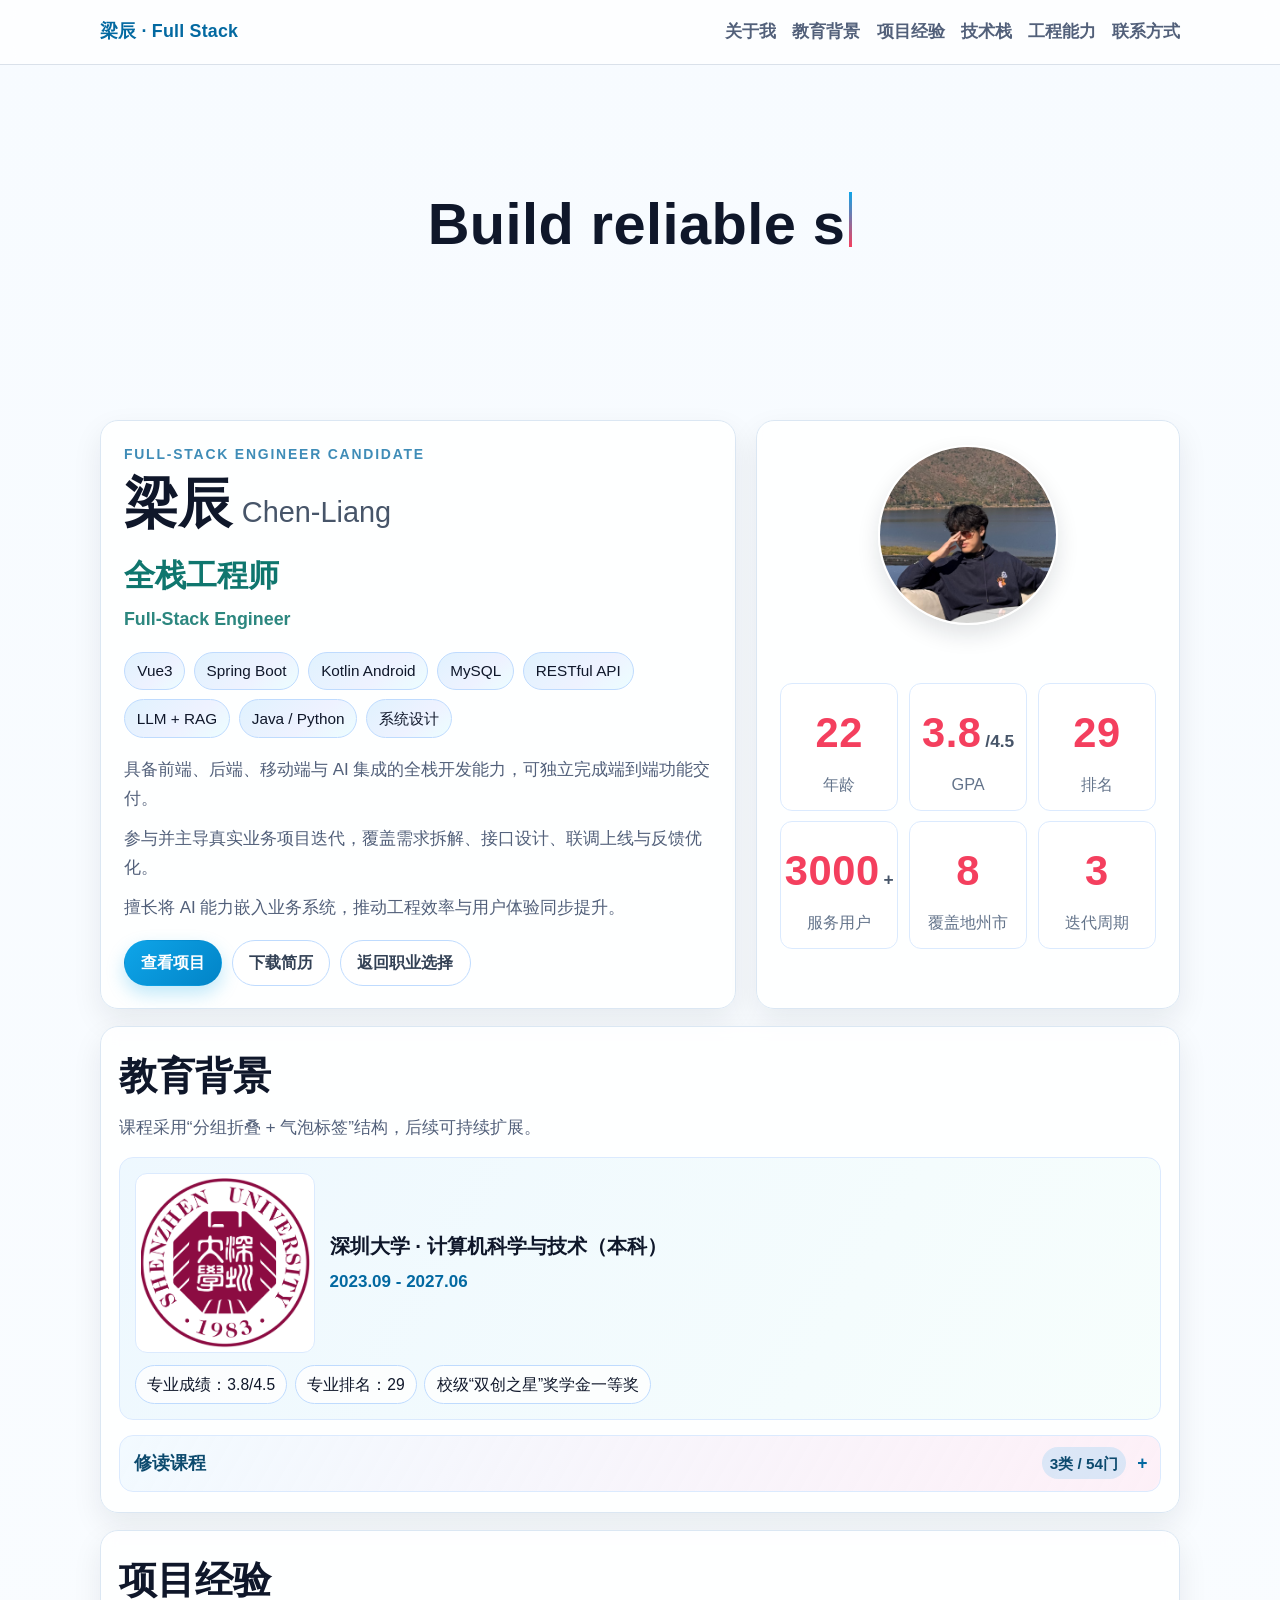
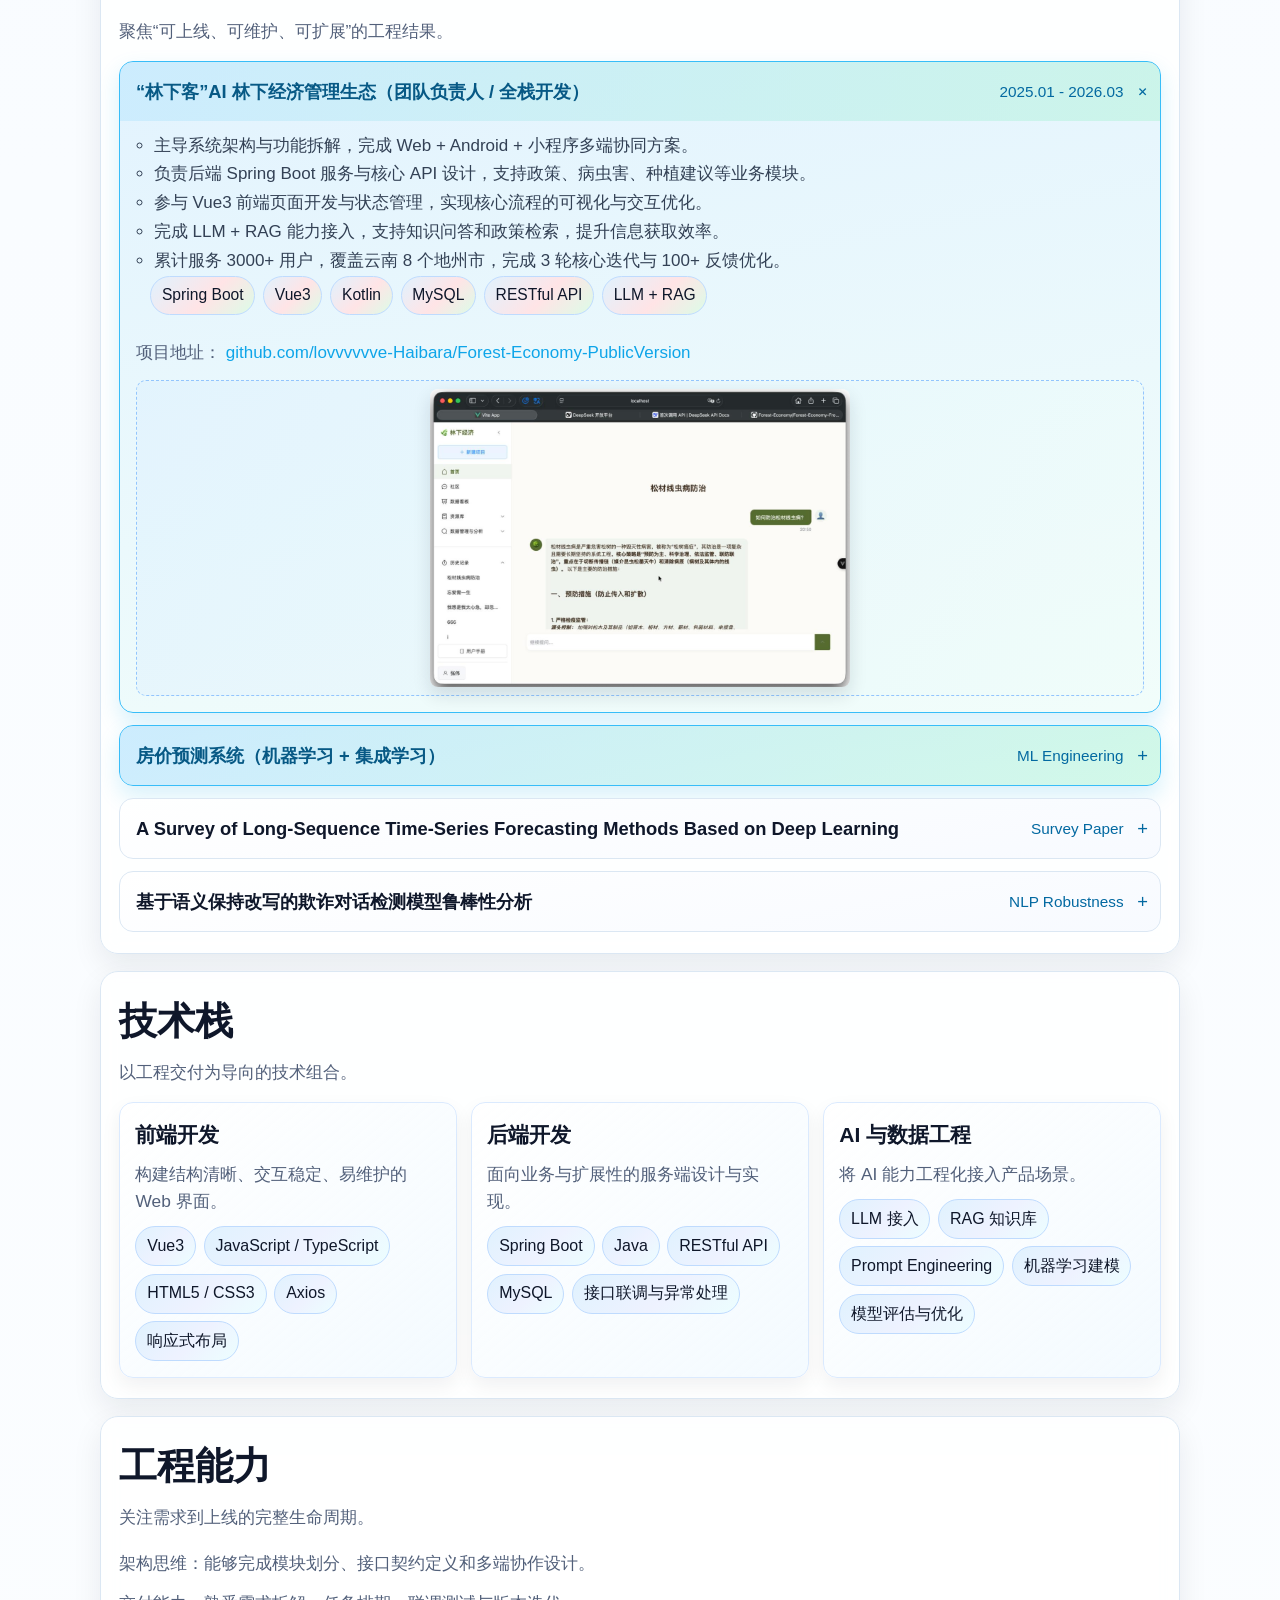
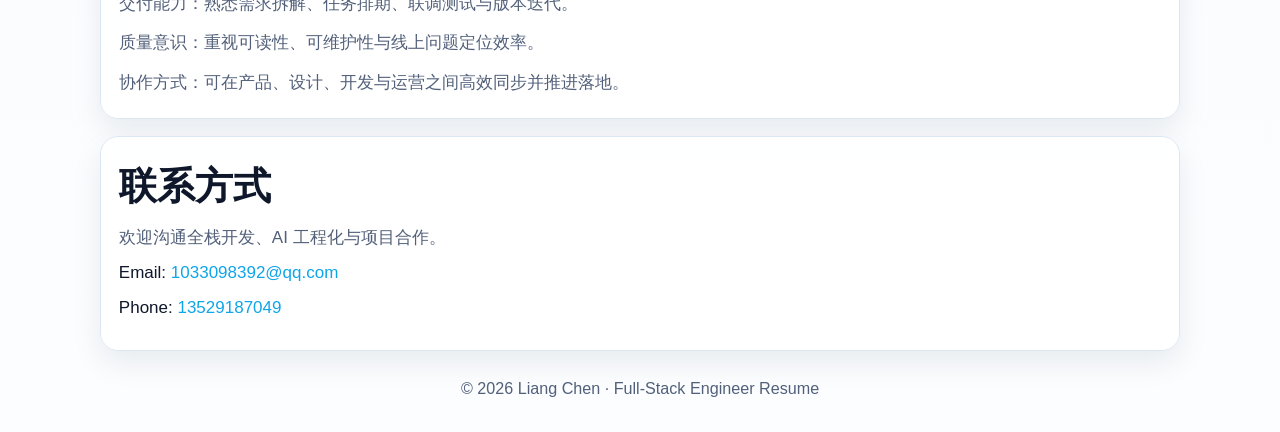
==== fullstack.html @ 6f87de42 "new file:   ai-pm.html 	new file:   "document/\346\242\201\350\276\260\347\256\200\345\216\206(\345\" ====
﻿<!DOCTYPE html>
<html lang="zh-CN">
  <head>
    <meta charset="UTF-8" />
    <meta name="viewport" content="width=device-width, initial-scale=1.0" />
    <meta
      name="description"
      content="梁辰全栈工程师简历：聚焦 Web 全栈开发、AI 系统集成与工程落地。"
    />
    <title>梁辰 | 全栈工程师简历</title>
    <link rel="stylesheet" href="styles.css" />
  </head>
  <body>
    <div class="ambient ambient-a" aria-hidden="true"></div>
    <div class="ambient ambient-b" aria-hidden="true"></div>
    <div class="ambient ambient-c" aria-hidden="true"></div>

    <header class="site-header" id="home">
      <nav class="navbar container" aria-label="主导航">
        <a class="brand" href="#about">梁辰 · Full Stack</a>
        <ul class="nav-links">
          <li><a href="#about">关于我</a></li>
          <li><a href="#education">教育背景</a></li>
          <li><a href="#experience">项目经验</a></li>
          <li><a href="#skills">技术栈</a></li>
          <li><a href="#engineering">工程能力</a></li>
          <li><a href="#contact">联系方式</a></li>
        </ul>
      </nav>
    </header>

    <section class="motto-bar" aria-label="工程宣言">
      <p
        class="motto-typewriter"
        data-texts="Build reliable systems, ship fast.|用代码把复杂问题做成简单产品。|全栈思维，端到端交付。"
      ></p>
    </section>

    <main class="container">
      <section class="hero" id="about">
        <div class="hero-main card">
          <p class="kicker hero-identity">FULL-STACK ENGINEER CANDIDATE</p>

          <h1 class="hero-name">
            <span class="name-cn">梁辰</span>
            <span class="name-en">Chen-Liang</span>
          </h1>

          <div class="hero-position" aria-label="职业定位">
            <span>全栈工程师</span>
            <span>Full-Stack Engineer</span>
          </div>

          <div class="hero-skill-tags" aria-label="核心技术标签">
            <span class="hero-chip">Vue3</span>
            <span class="hero-chip">Spring Boot</span>
            <span class="hero-chip">Kotlin Android</span>
            <span class="hero-chip">MySQL</span>
            <span class="hero-chip">RESTful API</span>
            <span class="hero-chip">LLM + RAG</span>
            <span class="hero-chip">Java / Python</span>
            <span class="hero-chip">系统设计</span>
          </div>

          <ul class="hero-summary-list">
            <li>具备前端、后端、移动端与 AI 集成的全栈开发能力，可独立完成端到端功能交付。</li>
            <li>参与并主导真实业务项目迭代，覆盖需求拆解、接口设计、联调上线与反馈优化。</li>
            <li>擅长将 AI 能力嵌入业务系统，推动工程效率与用户体验同步提升。</li>
          </ul>

          <div class="hero-actions">
            <a class="btn btn-primary" href="#experience">查看项目</a>
            <a class="btn btn-secondary" href="document/梁辰简历(全栈开发).pdf" download>下载简历</a>
            <a class="btn btn-secondary" href="index.html">返回职业选择</a>
          </div>
        </div>

        <aside class="hero-side hero-profile-card card" aria-label="个人摘要卡">
          <div class="avatar-wrap">
            <img class="avatar" src="images/Chen_Liang.jpg" alt="梁辰头像" />
          </div>

                    <div class="stat-grid" aria-label="核心数据">
            <article class="stat-item">
              <strong class="stat-value" data-value="22" data-decimals="0">
                <span class="stat-main">22</span>
              </strong>
              <span>年龄</span>
            </article>
            <article class="stat-item">
              <strong class="stat-value" data-value="3.8" data-decimals="1">
                <span class="stat-main">3.8</span>
                <span class="stat-suffix">/4.5</span>
              </strong>
              <span>GPA</span>
            </article>
            <article class="stat-item">
              <strong class="stat-value" data-value="29" data-decimals="0">
                <span class="stat-main">29</span>
              </strong>
              <span>排名</span>
            </article>
            <article class="stat-item">
              <strong class="stat-value" data-value="3000" data-decimals="0">
                <span class="stat-main">3000</span>
                <span class="stat-suffix">+</span>
              </strong>
              <span>服务用户</span>
            </article>
            <article class="stat-item">
              <strong class="stat-value" data-value="8" data-decimals="0">
                <span class="stat-main">8</span>
              </strong>
              <span>覆盖地州市</span>
            </article>
            <article class="stat-item">
              <strong class="stat-value" data-value="3" data-decimals="0">
                <span class="stat-main">3</span>
              </strong>
              <span>迭代周期</span>
            </article>
          </div>
        </aside>
      </section>

      <section class="section card" id="education">
        <div class="section-head">
          <h2>教育背景</h2>
          <p>课程采用“分组折叠 + 气泡标签”结构，后续可持续扩展。</p>
        </div>

        <article class="edu-overview">
          <div class="edu-school">
            <img class="edu-logo" src="images/SZU_logo.png" alt="深圳大学校徽" />
            <div>
              <h3>深圳大学 · 计算机科学与技术（本科）</h3>
              <p>2023.09 - 2027.06</p>
            </div>
          </div>
          <div class="edu-meta">
            <span>专业成绩：3.8/4.5</span>
            <span>专业排名：29</span>
            <span>校级“双创之星”奖学金一等奖</span>
          </div>
        </article>

        <div class="course-matrix">
          <details class="course-group">
            <summary><span>修读课程</span><span class="count">3类 / 54门</span></summary>
            <div class="course-clusters">
              <details class="course-cluster">
                <summary>
                  <h4>计算机与AI核心课程（30）</h4>
                  <span class="count">30门</span>
                </summary>
                <div class="tag-cloud">
                  <span class="course-chip"><b>数据结构</b><em>Core</em></span>
                  <span class="course-chip"><b>算法设计与分析</b><em>Core</em></span>
                  <span class="course-chip"><b>数据库系统</b><em>Core</em></span>
                  <span class="course-chip"><b>计算机网络</b><em>Core</em></span>
                  <span class="course-chip"><b>计算机系统（1）-组成概论</b><em>Core</em></span>
                  <span class="course-chip"><b>计算机系统（2）</b><em>Core</em></span>
                  <span class="course-chip"><b>计算机系统（3）</b><em>Core</em></span>
                  <span class="course-chip"><b>程序设计基础</b><em>Core</em></span>
                  <span class="course-chip"><b>Java程序设计</b><em>Core</em></span>
                  <span class="course-chip"><b>程序设计综合实训</b><em>Core</em></span>
                  <span class="course-chip"><b>软件工程</b><em>Core</em></span>
                  <span class="course-chip"><b>数字电路</b><em>Core</em></span>
                  <span class="course-chip"><b>计算机图形学</b><em>Core</em></span>
                  <span class="course-chip"><b>计算机视觉</b><em>Core</em></span>
                  <span class="course-chip"><b>自然语言处理</b><em>Core</em></span>
                  <span class="course-chip"><b>基于Web的编程</b><em>Core</em></span>
                  <span class="course-chip"><b>Web开发及人机交互导论</b><em>Core</em></span>
                  <span class="course-chip"><b>数据科学导论</b><em>Core</em></span>
                  <span class="course-chip"><b>计算机类专业导论</b><em>Core</em></span>
                  <span class="course-chip"><b>计算机伦理</b><em>Core</em></span>
                  <span class="course-chip"><b>高等数学C（1）</b><em>Math</em></span>
                  <span class="course-chip"><b>高等数学C（2）</b><em>Math</em></span>
                  <span class="course-chip"><b>高等数学A（1）</b><em>Math</em></span>
                  <span class="course-chip"><b>线性代数</b><em>Math</em></span>
                  <span class="course-chip"><b>概率论与数理统计</b><em>Math</em></span>
                  <span class="course-chip"><b>离散数学</b><em>Math</em></span>
                  <span class="course-chip"><b>专业英语</b><em>ENG</em></span>
                  <span class="course-chip"><b>学术英语写作基础</b><em>ENG</em></span>
                  <span class="course-chip"><b>大学英语（1）</b><em>ENG</em></span>
                  <span class="course-chip"><b>大学英语（2）</b><em>ENG</em></span>
                </div>
              </details>

              <details class="course-cluster">
                <summary>
                  <h4>产品与商业洞察课程（5）</h4>
                  <span class="count">5门</span>
                </summary>
                <div class="tag-cloud">
                  <span class="course-chip"><b>管理学原理</b><em>Biz</em></span>
                  <span class="course-chip"><b>微观经济学</b><em>Biz</em></span>
                  <span class="course-chip"><b>商业伦理与社会责任</b><em>Biz</em></span>
                  <span class="course-chip"><b>质性研究方法</b><em>Research</em></span>
                  <span class="course-chip"><b>创新思维</b><em>Product</em></span>
                </div>
              </details>

              <details class="course-cluster">
                <summary>
                  <h4>其他课程（19）</h4>
                  <span class="count">19门</span>
                </summary>
                <div class="tag-cloud">
                  <span class="course-chip"><b>中国近现代史纲要</b><em>Humanities</em></span>
                  <span class="course-chip"><b>思想道德与法治</b><em>Humanities</em></span>
                  <span class="course-chip"><b>毛泽东思想和中国特色社会主义理论体系概论</b><em>Humanities</em></span>
                  <span class="course-chip"><b>改革开放与深圳特区实践</b><em>Humanities</em></span>
                  <span class="course-chip"><b>习近平新时代中国特色社会主义思想概论</b><em>Humanities</em></span>
                  <span class="course-chip"><b>形势与政策</b><em>Humanities</em></span>
                  <span class="course-chip"><b>大学生心理健康</b><em>General</em></span>
                  <span class="course-chip"><b>大学生国家安全教育</b><em>General</em></span>
                  <span class="course-chip"><b>军事理论</b><em>General</em></span>
                  <span class="course-chip"><b>大学计算机</b><em>General</em></span>
                  <span class="course-chip"><b>定向越野俱乐部</b><em>Sports</em></span>
                  <span class="course-chip"><b>男子篮球俱乐部</b><em>Sports</em></span>
                  <span class="course-chip"><b>排球俱乐部</b><em>Sports</em></span>
                  <span class="course-chip"><b>壁球俱乐部</b><em>Sports</em></span>
                  <span class="course-chip"><b>面向未来的创新创业概论</b><em>Practice</em></span>
                  <span class="course-chip"><b>区块链行业与创新创业对接范式</b><em>Practice</em></span>
                  <span class="course-chip"><b>大数据行业与创新创业对接范式</b><em>Practice</em></span>
                  <span class="course-chip"><b>大学生劳动教育</b><em>Practice</em></span>
                  <span class="course-chip"><b>军事技能</b><em>Practice</em></span>
                </div>
              </details>
            </div>
          </details>
        </div>
      </section>

      <section class="section card" id="experience">
        <div class="section-head">
          <h2>项目经验</h2>
          <p>聚焦“可上线、可维护、可扩展”的工程结果。</p>
        </div>

        <ul class="project-list">
          <li>
            <details class="project-item is-highlight-stack" open>
              <summary>
                <span class="title">“林下客”AI 林下经济管理生态（团队负责人 / 全栈开发）</span>
                <span class="meta">2025.01 - 2026.03</span>
              </summary>
              <div class="project-body">
                <div class="project-inner">
                  <ul>
                    <li>主导系统架构与功能拆解，完成 Web + Android + 小程序多端协同方案。</li>
                    <li>负责后端 Spring Boot 服务与核心 API 设计，支持政策、病虫害、种植建议等业务模块。</li>
                    <li>参与 Vue3 前端页面开发与状态管理，实现核心流程的可视化与交互优化。</li>
                    <li>完成 LLM + RAG 能力接入，支持知识问答和政策检索，提升信息获取效率。</li>
                    <li>累计服务 3000+ 用户，覆盖云南 8 个地州市，完成 3 轮核心迭代与 100+ 反馈优化。</li>
                  </ul>
                  <div class="tag-cloud">
                    <span class="keyword-bubble">Spring Boot</span>
                    <span class="keyword-bubble">Vue3</span>
                    <span class="keyword-bubble">Kotlin</span>
                    <span class="keyword-bubble">MySQL</span>
                    <span class="keyword-bubble">RESTful API</span>
                    <span class="keyword-bubble">LLM + RAG</span>
                  </div>
                  <p>
                    项目地址：
                    <a href="https://github.com/lovvvvvve-Haibara/Forest-Economy-PublicVersion.git" target="_blank" rel="noopener noreferrer">
                      github.com/lovvvvvve-Haibara/Forest-Economy-PublicVersion
                    </a>
                  </p>
                  <div class="project-media-slot">
                    <img src="images/forest_example.png" alt="林下客平台" />
                  </div>
                </div>
              </div>
            </details>
          </li>

          <li>
            <details class="project-item is-highlight-stack">
              <summary>
                <span class="title">房价预测系统（机器学习 + 集成学习）</span>
                <span class="meta">ML Engineering</span>
              </summary>
              <div class="project-body">
                <div class="project-inner">
                  <ul>
                    <li>完成数据清洗、特征工程、模型训练与评估管道，形成可复现实验流程。</li>
                    <li>对比 Lasso、ElasticNet、GBM、XGBoost、LightGBM 等模型并进行 K-Fold 评估。</li>
                    <li>通过 Stacking Ensemble 提升预测稳定性与精度，输出可解释的工程报告。</li>
                  </ul>
                  <div class="tag-cloud">
                    <span class="keyword-bubble">Python</span>
                    <span class="keyword-bubble">Scikit-learn</span>
                    <span class="keyword-bubble">XGBoost</span>
                    <span class="keyword-bubble">LightGBM</span>
                    <span class="keyword-bubble">Feature Engineering</span>
                  </div>
                  <p>
                    项目地址：
                    <a href="https://www.kaggle.com/code/jonasexcepy/fork-v3-6-2385b9" target="_blank" rel="noopener noreferrer">
                      kaggle.com/code/jonasexcepy/fork-v3-6-2385b9
                    </a>
                  </p>
                </div>
              </div>
            </details>
          </li>
          <li>
            <details class="project-item">
              <summary>
                <span class="title">A Survey of Long-Sequence Time-Series Forecasting Methods Based on Deep Learning</span>
                <span class="meta">Survey Paper</span>
              </summary>
              <div class="project-body">
                <div class="project-inner">
                  <ul>
                    <li>围绕长序列时间预测场景，系统梳理注意力机制、多尺度建模与图结构建模方法。</li>
                    <li>对比主流深度学习路线在长依赖建模、非平稳序列处理与误差累积方面的优劣。</li>
                    <li>总结基础模型与不确定性量化等方向，形成可用于后续工程选型的调研框架。</li>
                  </ul>
                  <div class="tag-cloud">
                    <span class="keyword-bubble">LSTF</span>
                    <span class="keyword-bubble">Deep Learning</span>
                    <span class="keyword-bubble">Transformers</span>
                    <span class="keyword-bubble">Graph Neural Networks</span>
                    <span class="keyword-bubble">Foundation Models</span>
                  </div>
                  <p>
                    文档：
                    <a href="document/Survey%20of%20long%20sequence%20time-series%20forecasting%20by%20deep%20learning.pdf" target="_blank" rel="noopener noreferrer">
                      Survey of long sequence time-series forecasting by deep learning.pdf
                    </a>
                  </p>
                </div>
              </div>
            </details>
          </li>

          <li>
            <details class="project-item">
              <summary>
                <span class="title">基于语义保持改写的欺诈对话检测模型鲁棒性分析</span>
                <span class="meta">NLP Robustness</span>
              </summary>
              <div class="project-body">
                <div class="project-inner">
                  <ul>
                    <li>基于语义保持改写构建对抗样本，评估欺诈对话检测模型在表达变化下的稳定性。</li>
                    <li>引入 ABP 框架进行同义词替换与扰动策略设计，对比原始集和改写集性能差异。</li>
                    <li>沉淀鲁棒性评估流程，为文本分类模型上线前的风险验证提供工程参考。</li>
                  </ul>
                  <div class="tag-cloud">
                    <span class="keyword-bubble">NLP</span>
                    <span class="keyword-bubble">Adversarial Attack</span>
                    <span class="keyword-bubble">Robustness Testing</span>
                    <span class="keyword-bubble">Text Classification</span>
                    <span class="keyword-bubble">Semantic-preserving Rewrite</span>
                  </div>
                  <p>
                    文档：
                    <a href="document/面向欺诈对话检测的查询高效黑盒对抗改写.pdf" target="_blank" rel="noopener noreferrer">
                      面向欺诈对话检测的查询高效黑盒对抗改写.pdf
                    </a>
                  </p>
                </div>
              </div>
            </details>
          </li>
        </ul>
      </section>

      <section class="section card" id="skills">
        <div class="section-head">
          <h2>技术栈</h2>
          <p>以工程交付为导向的技术组合。</p>
        </div>

        <div class="cap-main-grid">
          <article class="cap-card">
            <h3>前端开发</h3>
            <p class="cap-desc">构建结构清晰、交互稳定、易维护的 Web 界面。</p>
            <div class="cap-tags">
              <span class="cap-tag">Vue3</span>
              <span class="cap-tag">JavaScript / TypeScript</span>
              <span class="cap-tag">HTML5 / CSS3</span>
              <span class="cap-tag">Axios</span>
              <span class="cap-tag">响应式布局</span>
            </div>
          </article>

          <article class="cap-card">
            <h3>后端开发</h3>
            <p class="cap-desc">面向业务与扩展性的服务端设计与实现。</p>
            <div class="cap-tags">
              <span class="cap-tag">Spring Boot</span>
              <span class="cap-tag">Java</span>
              <span class="cap-tag">RESTful API</span>
              <span class="cap-tag">MySQL</span>
              <span class="cap-tag">接口联调与异常处理</span>
            </div>
          </article>

          <article class="cap-card">
            <h3>AI 与数据工程</h3>
            <p class="cap-desc">将 AI 能力工程化接入产品场景。</p>
            <div class="cap-tags">
              <span class="cap-tag">LLM 接入</span>
              <span class="cap-tag">RAG 知识库</span>
              <span class="cap-tag">Prompt Engineering</span>
              <span class="cap-tag">机器学习建模</span>
              <span class="cap-tag">模型评估与优化</span>
            </div>
          </article>
        </div>
      </section>

      <section class="section card" id="engineering">
        <div class="section-head">
          <h2>工程能力</h2>
          <p>关注需求到上线的完整生命周期。</p>
        </div>

        <ul class="hero-summary-list">
          <li>架构思维：能够完成模块划分、接口契约定义和多端协作设计。</li>
          <li>交付能力：熟悉需求拆解、任务排期、联调测试与版本迭代。</li>
          <li>质量意识：重视可读性、可维护性与线上问题定位效率。</li>
          <li>协作方式：可在产品、设计、开发与运营之间高效同步并推进落地。</li>
        </ul>
      </section>

      <section class="section card contact" id="contact">
        <div class="section-head">
          <h2>联系方式</h2>
          <p>欢迎沟通全栈开发、AI 工程化与项目合作。</p>
        </div>
        <p>Email: <a href="mailto:1033098392@qq.com">1033098392@qq.com</a></p>
        <p>Phone: <a href="tel:13529187049">13529187049</a></p>
      </section>
    </main>

    <footer class="site-footer">
      <p>© 2026 Liang Chen · Full-Stack Engineer Resume</p>
    </footer>
    <script src="script.js"></script>
  </body>
</html>
---- styles.css ----
﻿:root {
  --bg: #fbfdff;
  --text: #0f172a;
  --muted: #52607a;
  --primary: #0ea5e9;
  --accent: #f43f5e;
  --emerald: #10b981;
  --violet: #6366f1;
  --border: #dbe7f3;
  --card: rgba(255, 255, 255, 0.82);
  --shadow: 0 12px 30px rgba(15, 23, 42, 0.08);
  --photo-size: clamp(140px, 18vw, 180px);
}

* {
  box-sizing: border-box;
}

html,
body {
  margin: 0;
  padding: 0;
  font-family: "Poppins", "Noto Sans SC", "Segoe UI", Roboto, Arial, sans-serif;
  font-size: 17px;
  line-height: 1.65;
  color: var(--text);
  background: linear-gradient(180deg, #f7fbff 0%, var(--bg) 100%);
}

a {
  color: var(--primary);
  text-decoration: none;
}

a:hover,
a:focus-visible {
  color: #be123c;
}

.ambient {
  position: fixed;
  border-radius: 50%;
  filter: blur(18px);
  z-index: -1;
  pointer-events: none;
  opacity: 0.26;
  animation: drift 16s ease-in-out infinite;
}

.ambient-a {
  width: 280px;
  height: 280px;
  top: -70px;
  left: -50px;
  background: radial-gradient(circle, #7dd3fc, transparent 66%);
}

.ambient-b {
  width: 300px;
  height: 300px;
  right: -90px;
  top: 140px;
  background: radial-gradient(circle, #f9a8d4, transparent 68%);
  animation-delay: 2s;
}

.ambient-c {
  width: 260px;
  height: 260px;
  left: 30%;
  bottom: -110px;
  background: radial-gradient(circle, #86efac, transparent 68%);
  animation-delay: 4s;
}

.container {
  width: min(1080px, 92%);
  margin: 0 auto;
}

.motto-bar {
  width: min(1080px, 92%);
  margin: 0.7rem auto 0.85rem;
  padding: 2rem 1rem;
  min-height: 300px;
  display: grid;
  place-items: center;
  text-align: center;

}

.motto-typewriter {
  margin: 0;
  font-size: clamp(1.9rem, 5.2vw, 3.4rem);
  font-weight: 700;
  color: #0f172a;
  letter-spacing: 0.4px;
  line-height: 1.26;
  min-height: 1.35em;
}

.motto-typewriter::after {
  content: "";
  display: inline-block;
  width: 3px;
  height: 0.95em;
  margin-left: 0.24rem;
  background: linear-gradient(180deg, #0ea5e9, #f43f5e);
  vertical-align: -3px;
  animation: caret-blink 0.88s steps(1, end) infinite;
}

.site-header {
  position: sticky;
  top: 0;
  z-index: 20;
  backdrop-filter: blur(10px);
  background: rgba(255, 255, 255, 0.72);
  border-bottom: 1px solid rgba(203, 213, 225, 0.7);
}

.navbar {
  min-height: 64px;
  display: flex;
  align-items: center;
  justify-content: space-between;
  gap: 1rem;
}

.brand {
  color: #0369a1;
  font-weight: 800;
  font-size: 1.05rem;
  letter-spacing: 0.2px;
}

.nav-links {
  margin: 0;
  padding: 0;
  list-style: none;
  display: flex;
  gap: 0.95rem;
  flex-wrap: wrap;
}

.nav-links a {
  color: var(--muted);
  font-weight: 600;
  font-size: 0.98rem;
  position: relative;
}

.nav-links a::after {
  content: "";
  position: absolute;
  left: 0;
  bottom: -4px;
  width: 100%;
  height: 2px;
  background: linear-gradient(120deg, var(--primary), var(--accent), var(--emerald));
  transform: scaleX(0);
  transition: transform 0.25s ease;
}

.nav-links a:hover::after,
.nav-links a:focus-visible::after {
  transform: scaleX(1);
}

main {
  padding-top: 1.2rem;
}

.card {
  background: var(--card);
  border: 1px solid var(--border);
  box-shadow: var(--shadow);
  border-radius: 18px;
  backdrop-filter: blur(8px);
}

.section {
  margin-top: 1rem;
  padding: 1rem 1.05rem 1.2rem;
  opacity: 0;
  transform: translateY(18px);
  animation: reveal 0.65s ease forwards;
}

main .section:nth-of-type(2) { animation-delay: 0.08s; }
main .section:nth-of-type(3) { animation-delay: 0.16s; }
main .section:nth-of-type(4) { animation-delay: 0.24s; }
main .section:nth-of-type(5) { animation-delay: 0.32s; }
main .section:nth-of-type(6) { animation-delay: 0.4s; }

.section-head h2 {
  margin: 0;
  font-size: clamp(1.8rem, 3.2vw, 2.25rem);
}

.section-head p {
  margin: 0.35rem 0 0;
  font-size: 1.02rem;
  color: var(--muted);
}

.kicker {
  margin: 0 0 0.35rem;
  color: #0369a1;
  font-size: 0.82rem;
  letter-spacing: 1.8px;
  font-weight: 700;
}

.hero {
  display: grid;
  grid-template-columns: 1.32fr 0.88fr;
  gap: 1.2rem;
  margin-top: 0.5rem;
  align-items: stretch;
}

.hero-main,
.hero-side {
  padding: 1.3rem 1.35rem;
}

.hero-main {
  animation: hero-fade-up 0.55s ease both;
}

.hero-identity {
  opacity: 0.76;
}

.hero-name {
  margin: 0;
  display: flex;
  align-items: baseline;
  gap: 0.58rem;
  line-height: 1.16;
}

.hero-name .name-cn {
  font-size: clamp(2.3rem, 5vw, 3.2rem);
  font-weight: 800;
  color: #0f172a;
}

.hero-name .name-en {
  font-size: clamp(1.25rem, 2.3vw, 1.7rem);
  font-weight: 500;
  color: #475569;
}

.hero-position {
  margin-top: 0.85rem;
  display: grid;
  gap: 0.2rem;
}

.hero-position span:first-child {
  font-size: clamp(1.35rem, 2.6vw, 1.85rem);
  font-weight: 800;
  color: #0f766e;
}

.hero-position span:last-child {
  font-size: 1.05rem;
  font-weight: 600;
  color: #0f766e;
  opacity: 0.88;
}

.hero-skill-tags {
  margin-top: 1rem;
  max-width: 600px;
  display: flex;
  flex-wrap: wrap;
  gap: 0.52rem;
  animation: hero-fade-up 0.65s ease both;
}

.hero-chip {
  display: inline-block;
  padding: 0.34rem 0.7rem;
  border-radius: 999px;
  border: 1px solid #bfdbfe;
  background: linear-gradient(140deg, #e0f2fe 0%, #eef2ff 60%, #ecfeff 100%);
  color: #0f172a;
  font-size: 0.9rem;
  transition: transform 0.16s ease, border-color 0.16s ease, background 0.16s ease;
}

.hero-chip:hover {
  transform: translateY(-1px);
  border-color: #7dd3fc;
  background: linear-gradient(140deg, #dbeafe 0%, #e0f2fe 60%, #fce7f3 100%);
}

.hero-summary-list {
  margin: 1rem 0 0;
  padding: 0;
  list-style: none;
  max-width: 600px;
  display: grid;
  gap: 0.62rem;
}

.hero-summary-list li {
  color: var(--muted);
  font-size: 1rem;
  line-height: 1.72;
}

.hero-actions {
  margin-top: 1.05rem;
  display: flex;
  flex-wrap: wrap;
  gap: 0.58rem;
}

.btn {
  display: inline-flex;
  align-items: center;
  justify-content: center;
  padding: 0.5rem 0.95rem;
  border-radius: 999px;
  border: 1px solid transparent;
  font-size: 0.95rem;
  font-weight: 600;
  transition: transform 0.16s ease, box-shadow 0.16s ease, background 0.16s ease, color 0.16s ease;
}

.btn:hover {
  transform: translateY(-1px);
}

.btn-primary {
  background: linear-gradient(135deg, #0ea5e9, #0284c7);
  color: #fff;
  box-shadow: 0 8px 18px rgba(14, 165, 233, 0.26);
}

.btn-primary:hover {
  box-shadow: 0 12px 20px rgba(14, 165, 233, 0.3);
}

.btn-secondary {
  border-color: #bfdbfe;
  background: rgba(255, 255, 255, 0.85);
  color: #334155;
}

.btn-secondary:hover {
  border-color: #93c5fd;
  background: #f8fbff;
}

.hero-profile-card {
  animation: hero-fade-up 0.72s ease both;
  display: flex;
  flex-direction: column;
  justify-content: space-between;
  gap: 1.25rem;
  height: 100%;
}

.avatar-wrap {
  display: grid;
  place-items: center;
  margin-top: 0;
  padding-top: 0.1rem;
}

.avatar {
  width: var(--photo-size);
  height: var(--photo-size);
  border-radius: 50%;
  object-fit: cover;
  border: 2px solid #fff;
  box-shadow: 0 10px 22px rgba(15, 23, 42, 0.12);
}

.stat-grid {
  display: grid;
  grid-template-columns: repeat(3, minmax(0, 1fr));
  gap: 0.62rem;
  flex: 1;
  align-content: center;
}

.stat-item {
  min-height: 98px;
  padding: 0.72rem 0.55rem;
  border-radius: 12px;
  border: 1px solid #dbeafe;
  background: rgba(255, 255, 255, 0.88);
  text-align: center;
  display: grid;
  place-content: center;
}

.stat-item strong {
  display: inline-flex;
  align-items: baseline;
  justify-content: center;
  gap: 0.22rem;
  font-weight: 800;
  color: #0f172a;
}

.stat-item .stat-main {
  font-size: clamp(2rem, 3.6vw, 2.45rem);
  color: #f43f5e;
  letter-spacing: 0.6px;
}

.stat-item .stat-suffix {
  font-size: 1.02rem;
  color: #475569;
  font-weight: 600;
}

.stat-item span {
  display: block;
  margin-top: 0.16rem;
  font-size: 0.96rem;
  color: #64748b;
}

.contact-brief {
  border-top: 1px solid #e2e8f0;
  padding-top: 0.9rem;
  margin-top: 0.2rem;
  display: grid;
  gap: 0.52rem;
}

.contact-brief p {
  margin: 0;
  display: flex;
  align-items: center;
  gap: 0.52rem;
  color: #64748b;
  font-size: 1.02rem;
}

.contact-brief .icon {
  width: 1.24rem;
  text-align: center;
}

.contact-brief a {
  color: #334155;
}

.contact-brief a:hover {
  color: #0ea5e9;
}

.edu-overview {
  margin-top: 0.9rem;
  padding: 0.9rem;
  border-radius: 14px;
  border: 1px solid #dbeafe;
  background: linear-gradient(120deg, rgba(224, 242, 254, 0.55), rgba(240, 253, 250, 0.55));
}

.edu-school {
  display: grid;
  grid-template-columns: var(--photo-size) 1fr;
  align-items: center;
  gap: 0.85rem;
}

.edu-logo {
  width: var(--photo-size);
  height: var(--photo-size);
  object-fit: contain;
  border-radius: 12px;
  background: #fff;
  border: 1px solid #dbeafe;
  padding: 0.22rem;
}

.edu-school h3 {
  margin: 0;
  font-size: 1.2rem;
}

.edu-school p {
  margin: 0.3rem 0 0;
  color: #0369a1;
  font-size: 1rem;
  font-weight: 600;
}

.edu-meta {
  margin-top: 0.72rem;
  display: flex;
  flex-wrap: wrap;
  gap: 0.45rem;
}

.edu-meta span {
  padding: 0.32rem 0.66rem;
  border-radius: 999px;
  border: 1px solid #bfdbfe;
  background: rgba(255, 255, 255, 0.8);
  font-size: 0.92rem;
}

.course-matrix {
  margin-top: 0.86rem;
  display: grid;
  gap: 0.7rem;
}

.course-group {
  border: 1px solid #dbeafe;
  border-radius: 14px;
  overflow: hidden;
  background: linear-gradient(120deg, rgba(240, 249, 255, 0.86), rgba(252, 231, 243, 0.62));
}

.course-group > summary {
  cursor: pointer;
  list-style: none;
  padding: 0.68rem 2rem 0.68rem 0.85rem;
  display: flex;
  justify-content: space-between;
  align-items: center;
  font-size: 1.03rem;
  font-weight: 700;
  color: #0c4a6e;
  position: relative;
}

.course-group > summary::-webkit-details-marker {
  display: none;
}

.course-group > summary::after {
  content: "+";
  position: absolute;
  right: 0.75rem;
  top: 50%;
  transform: translateY(-50%);
  color: #0369a1;
  transition: transform 0.24s ease;
}

.course-group[open] > summary::after {
  transform: translateY(-50%) rotate(45deg);
}

.count {
  font-size: 0.9rem;
  border-radius: 999px;
  padding: 0.2rem 0.48rem;
  background: rgba(14, 165, 233, 0.14);
}

.tag-cloud {
  padding: 0 0.85rem 0.8rem;
  display: flex;
  flex-wrap: wrap;
  gap: 0.48rem;
}

.keyword-bubble {
  display: inline-block;
  padding: 0.32rem 0.62rem;
  border-radius: 999px;
  border: 1px solid #bfdbfe;
  background: linear-gradient(135deg, #e0f2fe 0%, #ffe4e6 55%, #dcfce7 100%);
  color: #0f172a;
  font-size: 0.92rem;
}

.course-chip {
  display: inline-flex;
  align-items: center;
  gap: 0.5rem;
  padding: 0.28rem 0.58rem;
  border-radius: 999px;
  border: 1px solid #bfdbfe;
  background: linear-gradient(135deg, #e0f2fe 0%, #fef3c7 52%, #dcfce7 100%);
  font-size: 0.92rem;
}

.course-chip em {
  font-style: normal;
  padding: 0.08rem 0.34rem;
  border-radius: 999px;
  font-size: 0.8rem;
  background: rgba(255, 255, 255, 0.8);
}

.course-clusters {
  padding: 0 0.7rem 0.75rem;
  display: grid;
  gap: 0.65rem;
}

.course-cluster {
  border: 1px solid #dbeafe;
  border-radius: 12px;
  background: rgba(255, 255, 255, 0.72);
  overflow: hidden;
}

.course-cluster > summary {
  cursor: pointer;
  list-style: none;
  display: grid;
  grid-template-columns: 1fr auto;
  align-items: center;
  gap: 0.55rem;
  padding: 0.62rem 2rem 0.62rem 0.75rem;
  position: relative;
}

.course-cluster > summary::-webkit-details-marker {
  display: none;
}

.course-cluster > summary::after {
  content: "+";
  position: absolute;
  right: 0.72rem;
  top: 50%;
  transform: translateY(-50%);
  color: #0369a1;
  transition: transform 0.24s ease;
}

.course-cluster h4 {
  margin: 0;
  color: #0c4a6e;
  font-size: 1.14rem;
}

.course-cluster .count {
  font-size: 0.9rem;
  border-radius: 999px;
  padding: 0.2rem 0.48rem;
  background: rgba(14, 165, 233, 0.14);
}

.course-cluster .tag-cloud {
  padding: 0 0.75rem 0.75rem;
}

.course-cluster[open] > summary {
  background: linear-gradient(90deg, rgba(224, 242, 254, 0.56), rgba(254, 242, 242, 0.46));
}

.course-cluster[open] > summary::after {
  transform: translateY(-50%) rotate(45deg);
}

.project-list {
  margin: 0.9rem 0 0;
  padding: 0;
  list-style: none;
  display: grid;
  gap: 0.7rem;
}

.project-item {
  border: 1px solid #dbe7f3;
  border-radius: 14px;
  background: linear-gradient(170deg, rgba(255, 255, 255, 0.95), rgba(247, 250, 255, 0.95));
  overflow: hidden;
}

.project-item summary {
  cursor: pointer;
  list-style: none;
  padding: 0.85rem 0.95rem;
  display: grid;
  grid-template-columns: 1fr auto;
  gap: 0.6rem;
  align-items: center;
  position: relative;
}

.project-item summary::-webkit-details-marker {
  display: none;
}

.project-item summary::after {
  content: "+";
  position: absolute;
  right: 0.72rem;
  top: 50%;
  transform: translateY(-50%);
  color: #0369a1;
  font-size: 1.08rem;
  transition: transform 0.25s ease;
}

.project-item .title {
  font-weight: 700;
  font-size: 1.08rem;
  padding-right: 1.2rem;
}

.project-item .meta {
  font-size: 0.9rem;
  color: #0369a1;
  padding-right: 1.2rem;
}

.project-item[open] summary {
  background: linear-gradient(90deg, rgba(224, 242, 254, 0.58), rgba(254, 242, 242, 0.52));
}

.project-item[open] summary::after {
  transform: translateY(-50%) rotate(45deg);
}

.project-body {
  display: grid;
  grid-template-rows: 0fr;
  transition: grid-template-rows 0.34s ease;
}

.project-item[open] .project-body {
  grid-template-rows: 1fr;
}

.project-inner {
  overflow: hidden;
  padding: 0 0.95rem 0.95rem;
}

.project-inner p {
  margin: 0.6rem 0 0;
  color: var(--muted);
  font-size: 1rem;
  line-height: 1.72;
}

.project-inner ul {
  margin: 0.6rem 0 0;
  padding-left: 1.05rem;
  color: #334155;
  font-size: 1rem;
  line-height: 1.7;
}

.project-media-slot {
  margin-top: 0.7rem;
  min-height: 96px;
  padding: 0.5rem;
  display: grid;
  place-items: center;
  border-radius: 10px;
  border: 1.5px dashed #93c5fd;
  background: linear-gradient(120deg, rgba(224, 242, 254, 0.64), rgba(240, 253, 250, 0.64));
  color: #0369a1;
  font-size: 0.98rem;
}

.project-media-slot img {
  width: 70%;
  max-width: 420px;
  height: auto;
  object-fit: contain;
  border-radius: 8px;
  box-shadow: 0 8px 18px rgba(15, 23, 42, 0.12);
  justify-self: center;
}

#capability .section-head h2 {
  font-size: clamp(1.8rem, 3.2vw, 2.25rem);
}

.cap-overview {
  margin: 0.92rem 0 0;
  text-align: center;
  font-size: clamp(2.7rem, 5.8vw, 3.7rem);
  font-weight: 800;
  letter-spacing: 0.5px;
  color: #0c4a6e;
}

.cap-main-grid {
  margin-top: 0.9rem;
  display: grid;
  grid-template-columns: repeat(3, minmax(0, 1fr));
  gap: 0.78rem;
}

.cap-card {
  padding: 0.92rem;
  border: 1px solid #dbeafe;
  border-radius: 14px;
  background: linear-gradient(140deg, rgba(255, 255, 255, 0.96), rgba(240, 249, 255, 0.75));
  box-shadow: 0 8px 20px rgba(15, 23, 42, 0.06);
  transition: transform 0.2s ease, box-shadow 0.2s ease, border-color 0.2s ease;
}

.cap-card:hover {
  transform: translateY(-3px);
  border-color: #93c5fd;
  box-shadow: 0 14px 24px rgba(14, 165, 233, 0.16);
}

.cap-card h3 {
  margin: 0;
  color: #0f172a;
  font-size: 1.24rem;
}

.cap-desc {
  margin: 0.45rem 0 0;
  color: var(--muted);
  font-size: 1.02rem;
  line-height: 1.58;
}

.cap-tags {
  margin-top: 0.62rem;
  display: flex;
  flex-wrap: wrap;
  gap: 0.45rem;
}

.cap-tag {
  display: inline-block;
  padding: 0.34rem 0.64rem;
  border-radius: 999px;
  border: 1px solid #bfdbfe;
  background: linear-gradient(135deg, #e0f2fe 0%, #eef2ff 55%, #ecfeff 100%);
  color: #0f172a;
  font-size: 0.94rem;
  transition: transform 0.16s ease, border-color 0.16s ease;
}

.cap-tag:hover {
  transform: translateY(-1px);
  border-color: #7dd3fc;
}

.cap-tools {
  margin-top: 0.82rem;
  padding: 0.8rem 0.9rem;
  border: 1px dashed #bfdbfe;
  border-radius: 12px;
  background: rgba(255, 255, 255, 0.65);
}

.cap-tools h3 {
  margin: 0;
  font-size: 1.1rem;
  color: #334155;
}

.tech-stack {
  margin-top: 0.65rem;
  display: grid;
  gap: 0.9rem;
}

.tech-group {
  display: grid;
  gap: 0.5rem;
}

.tech-group h4 {
  margin: 0;
  font-size: 0.98rem;
  color: #0f172a;
  letter-spacing: 0.4px;
}

.tech-tags {
  display: flex;
  flex-wrap: wrap;
  gap: 0.6rem;
}

.tech-chip {
  display: inline-flex;
  align-items: center;
  padding: 0.4rem 0.9rem;
  border-radius: 999px;
  border: 1px solid #c7d2fe;
  background: rgba(255, 255, 255, 0.9);
  font-size: 0.88rem;
  color: #1f2937;
  cursor: pointer;
  transition: transform 0.15s ease, box-shadow 0.15s ease, border-color 0.15s ease, background 0.15s ease;
}

.tech-chip:hover,
.tech-chip:focus-visible {
  background: linear-gradient(130deg, #e0f2fe 0%, #fef2f2 100%);
  border-color: #93c5fd;
  box-shadow: 0 6px 16px rgba(37, 99, 235, 0.12);
  transform: translateY(-1px);
  outline: none;
}

.tech-chip:active {
  transform: translateY(0);
}

.tech-tooltip {
  position: absolute;
  z-index: 50;
  max-width: 240px;
  padding: 0.75rem 0.85rem;
  border-radius: 12px;
  background: #ffffff;
  border: 1px solid #e2e8f0;
  box-shadow: 0 14px 30px rgba(15, 23, 42, 0.18);
  opacity: 0;
  transform: translateY(6px);
  transition: opacity 0.18s ease, transform 0.18s ease;
  pointer-events: none;
}

.tech-tooltip.is-visible {
  opacity: 1;
  transform: translateY(0);
}

.tech-tooltip-title {
  font-size: 0.95rem;
  font-weight: 700;
  color: #0f172a;
}

.tech-tooltip-desc {
  margin-top: 0.35rem;
  font-size: 0.82rem;
  color: #475569;
  line-height: 1.45;
  display: -webkit-box;
  -webkit-line-clamp: 2;
  -webkit-box-orient: vertical;
  overflow: hidden;
}

.tech-tooltip-level {
  margin-top: 0.5rem;
  display: inline-flex;
  align-items: center;
  justify-content: center;
  padding: 0.2rem 0.6rem;
  border-radius: 999px;
  font-size: 0.78rem;
  font-weight: 700;
  letter-spacing: 0.2px;
}

.tech-tooltip-level.is-familiar {
  color: #0f766e;
  background: rgba(20, 184, 166, 0.15);
  border: 1px solid rgba(20, 184, 166, 0.35);
}

.tech-tooltip-level.is-aware {
  color: #7c3aed;
  background: rgba(139, 92, 246, 0.14);
  border: 1px solid rgba(139, 92, 246, 0.35);
}

.cap-tags-muted {
  opacity: 0.9;
}

.awards-list {
  margin: 0.9rem 0 0;
  padding: 0;
  list-style: none;
  display: grid;
  gap: 0.65rem;
}

.award-item {
  padding: 0.78rem 0.9rem;
  border-radius: 12px;
  border: 1px solid #c7d2fe;
  background: linear-gradient(120deg, rgba(224, 242, 254, 0.9), rgba(254, 242, 242, 0.9));
  display: grid;
  grid-template-columns: 104px 1fr 136px;
  align-items: center;
  gap: 0.65rem;
  transition: transform 0.2s ease, box-shadow 0.2s ease, background 0.2s ease;
}

.award-name {
  font-size: 1rem;
}

.award-level {
  justify-self: end;
  font-size: 0.94rem;
  padding: 0.26rem 0.52rem;
  border-radius: 999px;
  background: rgba(14, 165, 233, 0.12);
  color: #0c4a6e;
}

.award-item:hover {
  transform: scale(1.03);
  box-shadow: 0 12px 22px rgba(244, 63, 94, 0.18);
  background: linear-gradient(120deg, rgba(251, 207, 232, 0.95), rgba(254, 249, 195, 0.95));
}

.contact p {
  margin: 0.42rem 0;
  font-size: 1rem;
}

.site-footer {
  margin: 1.4rem 0 1.8rem;
  text-align: center;
  font-size: 0.95rem;
  color: var(--muted);
}

@keyframes reveal {
  from {
    opacity: 0;
    transform: translateY(18px);
  }
  to {
    opacity: 1;
    transform: translateY(0);
  }
}

@keyframes hero-fade-up {
  from {
    opacity: 0;
    transform: translateY(10px);
  }
  to {
    opacity: 1;
    transform: translateY(0);
  }
}

@keyframes drift {
  0%,
  100% {
    transform: translateY(0) scale(1);
  }
  50% {
    transform: translateY(-16px) scale(1.04);
  }
}

@keyframes caret-blink {
  0%,
  50% {
    opacity: 1;
  }
  51%,
  100% {
    opacity: 0;
  }
}

@keyframes floaty {
  0%,
  100% {
    transform: translateY(0);
  }
  50% {
    transform: translateY(-8px);
  }
}

@media (max-width: 960px) {
  .hero,
  .cap-main-grid {
    grid-template-columns: 1fr;
  }

  .award-item {
    grid-template-columns: 1fr;
  }

  .award-level {
    justify-self: start;
  }
}

@media (max-width: 700px) {
  .navbar {
    flex-direction: column;
    justify-content: center;
    padding: 0.65rem 0;
  }

  .motto-bar {
    min-height: 150px;
    padding: 1.5rem 0.8rem;
  }

  .motto-typewriter {
    font-size: clamp(1.35rem, 7vw, 2.1rem);
  }

  .hero {
    gap: 0.9rem;
  }

  .hero-main,
  .hero-side {
    padding: 1rem 1.02rem;
  }

  .hero-name {
    gap: 0.42rem;
    flex-wrap: wrap;
  }

  .hero-name .name-cn {
    font-size: clamp(1.95rem, 8vw, 2.45rem);
  }

  .hero-name .name-en {
    font-size: 1.08rem;
  }

  .hero-position span:first-child {
    font-size: clamp(1.2rem, 5.2vw, 1.45rem);
  }

  .hero-position span:last-child {
    font-size: 0.98rem;
  }

  .hero-summary-list li,
  .section-head p,
  .project-inner p,
  .project-inner ul,
  .contact p {
    font-size: 0.96rem;
  }

  .hero-actions {
    gap: 0.48rem;
  }

  .btn {
    font-size: 0.9rem;
    padding: 0.46rem 0.84rem;
  }

  .avatar {
  width: var(--photo-size);
  height: var(--photo-size);
  }

  .stat-item .stat-main {
    font-size: clamp(1.7rem, 6.5vw, 2.1rem);
  }

  .stat-item .stat-suffix {
    font-size: 0.95rem;
  }

  .contact-brief p {
    font-size: 0.94rem;
  }

  .section-head h2 {
    font-size: clamp(1.6rem, 6.2vw, 1.95rem);
  }

  .edu-school {
    grid-template-columns: 1fr;
    justify-items: center;
    text-align: center;
  }

  .course-group > summary {
    font-size: 0.98rem;
  }

  .course-cluster h4 {
    font-size: 1.02rem;
  }

  .project-item .title {
    font-size: 1rem;
  }

  .project-item .meta,
  .count,
  .keyword-bubble,
  .course-chip,
  .cap-tag,
  .award-level {
    font-size: 0.86rem;
  }

  .tech-group h4 {
    font-size: 0.92rem;
  }

  .tech-chip {
    font-size: 0.82rem;
    padding: 0.34rem 0.75rem;
  }

  .project-item summary {
    grid-template-columns: 1fr;
  }

  #capability .section-head h2 {
    font-size: clamp(1.55rem, 6.2vw, 1.95rem);
  }

  .cap-overview {
    font-size: clamp(1.18rem, 5vw, 1.45rem);
  }

  .cap-card h3 {
    font-size: 1.12rem;
  }

  .cap-desc {
    font-size: 0.96rem;
  }

  .cap-tag {
    font-size: 0.88rem;
  }
}













.entry-page {
  min-height: 100vh;
  display: flex;
  flex-direction: column;
}

.entry-shell {
  flex: 1;
  display: grid;
  place-items: center;
  padding: 2rem 0 1.2rem;
}

.entry-hero {
  width: min(860px, 100%);
  padding: 1.4rem 1.2rem;
  text-align: center;
}

.entry-hero h1 {
  margin: 0.2rem 0 0;
  font-size: clamp(1.9rem, 4vw, 2.8rem);
}

.entry-subtitle {
  margin: 0.5rem 0 0;
  color: var(--muted);
  font-size: 1.04rem;
}

.entry-grid {
  margin-top: 1.1rem;
  display: grid;
  grid-template-columns: repeat(2, minmax(0, 1fr));
  gap: 0.9rem;
}

.entry-card {
  text-align: left;
  padding: 1rem;
  border-radius: 14px;
  border: 1px solid #c7d2fe;
  background: linear-gradient(145deg, rgba(255, 255, 255, 0.96), rgba(224, 242, 254, 0.8));
  box-shadow: 0 8px 20px rgba(15, 23, 42, 0.08);
  transition: transform 0.2s ease, box-shadow 0.2s ease, border-color 0.2s ease;
  color: inherit;
}

.entry-card h2 {
  margin: 0;
  color: #0f172a;
  font-size: 1.22rem;
}

.entry-card p {
  margin: 0.45rem 0 0;
  color: #475569;
  font-size: 0.96rem;
  line-height: 1.62;
}

.entry-link {
  display: inline-block;
  margin-top: 0.72rem;
  padding: 0.28rem 0.64rem;
  border-radius: 999px;
  border: 1px solid #93c5fd;
  color: #0c4a6e;
  background: rgba(255, 255, 255, 0.85);
  font-size: 0.88rem;
  font-weight: 700;
}

.entry-card:hover,
.entry-card:focus-visible {
  transform: translateY(-3px);
  border-color: #60a5fa;
  box-shadow: 0 12px 24px rgba(59, 130, 246, 0.18);
  outline: none;
}

@media (max-width: 700px) {
  .entry-grid {
    grid-template-columns: 1fr;
  }

  .entry-hero {
    padding: 1.1rem 0.95rem;
  }

  .entry-hero h1 {
    font-size: clamp(1.6rem, 7vw, 2rem);
  }
}

.project-item.is-highlight-stack {
  border-color: #38bdf8;
  background: linear-gradient(170deg, rgba(224, 242, 254, 0.92), rgba(240, 253, 250, 0.92));
  box-shadow: 0 10px 22px rgba(14, 165, 233, 0.16);
}

.project-item.is-highlight-stack summary {
  background: linear-gradient(90deg, rgba(186, 230, 253, 0.55), rgba(167, 243, 208, 0.42));
}

.project-item.is-highlight-stack .title {
  color: #075985;
}

.project-item.is-highlight-pm {
  border-color: #f59e0b;
  background: linear-gradient(170deg, rgba(254, 243, 199, 0.9), rgba(255, 228, 230, 0.9));
  box-shadow: 0 10px 22px rgba(244, 63, 94, 0.16);
}

.project-item.is-highlight-pm summary {
  background: linear-gradient(90deg, rgba(254, 215, 170, 0.5), rgba(251, 207, 232, 0.42));
}

.project-item.is-highlight-pm .title {
  color: #9a3412;
}

.entry-intro {
  position: fixed;
  inset: 0;
  z-index: 120;
  display: grid;
  place-items: center;
  padding: 1.2rem;
  background: rgba(255, 255, 255, 0.97);
  backdrop-filter: blur(2px);
  transition: opacity 0.22s ease, visibility 0.22s ease;
}

.entry-intro.is-hidden {
  opacity: 0;
  visibility: hidden;
  pointer-events: none;
}

.entry-intro-inner {
  width: min(960px, 100%);
  text-align: center;
}

.entry-intro-kicker {
  margin: 0;
  font-size: 0.85rem;
  letter-spacing: 2px;
  color: #0ea5e9;
  font-weight: 700;
}

.entry-intro-text {
  margin: 0.45rem auto 0;
  min-height: 2.2em;
  font-size: clamp(2rem, 5.6vw, 3.6rem);
  line-height: 1.22;
  font-weight: 800;
  color: #0f172a;
}

.entry-intro-text::after {
  content: "";
  display: inline-block;
  width: 3px;
  height: 0.95em;
  margin-left: 0.2rem;
  background: #0ea5e9;
  vertical-align: -3px;
  animation: caret-blink 0.75s steps(1, end) infinite;
}

.entry-intro-skip {
  margin-top: 0.95rem;
  border: 1px solid #bfdbfe;
  border-radius: 999px;
  padding: 0.38rem 0.85rem;
  background: #fff;
  color: #334155;
  font-size: 0.88rem;
  font-weight: 600;
  cursor: pointer;
}

.entry-intro-skip:hover,
.entry-intro-skip:focus-visible {
  border-color: #7dd3fc;
  color: #0f172a;
  outline: none;
}

@media (max-width: 700px) {
  .entry-intro-text {
    font-size: clamp(1.45rem, 8.2vw, 2.1rem);
    min-height: 2.5em;
  }
}

.entry-intro-stream {
  margin-top: 0.25rem;
  min-height: 4.2em;
  display: grid;
  justify-items: center;
  gap: 0.2rem;
}

.entry-intro-history {
  width: 100%;
  display: grid;
  justify-items: center;
  gap: 0.16rem;
}

.entry-intro-line {
  margin: 0;
  font-size: clamp(1rem, 2.5vw, 1.35rem);
  font-weight: 700;
  color: #64748b;
  line-height: 1.25;
  opacity: 0.92;
  transform: translateY(0) scale(1);
}

.entry-intro-line.is-stacked {
  animation: intro-line-stack 1s cubic-bezier(0.22, 0.8, 0.2, 1) 0.3s forwards;
}

.entry-intro-text {
  margin-top: 0.12rem;
}

@keyframes intro-line-stack {
  from {
    opacity: 0.92;
    transform: translateY(0) scale(1);
  }
  to {
    opacity: 0.8;
    transform: translateY(-3px) scale(0.9);
  }
}
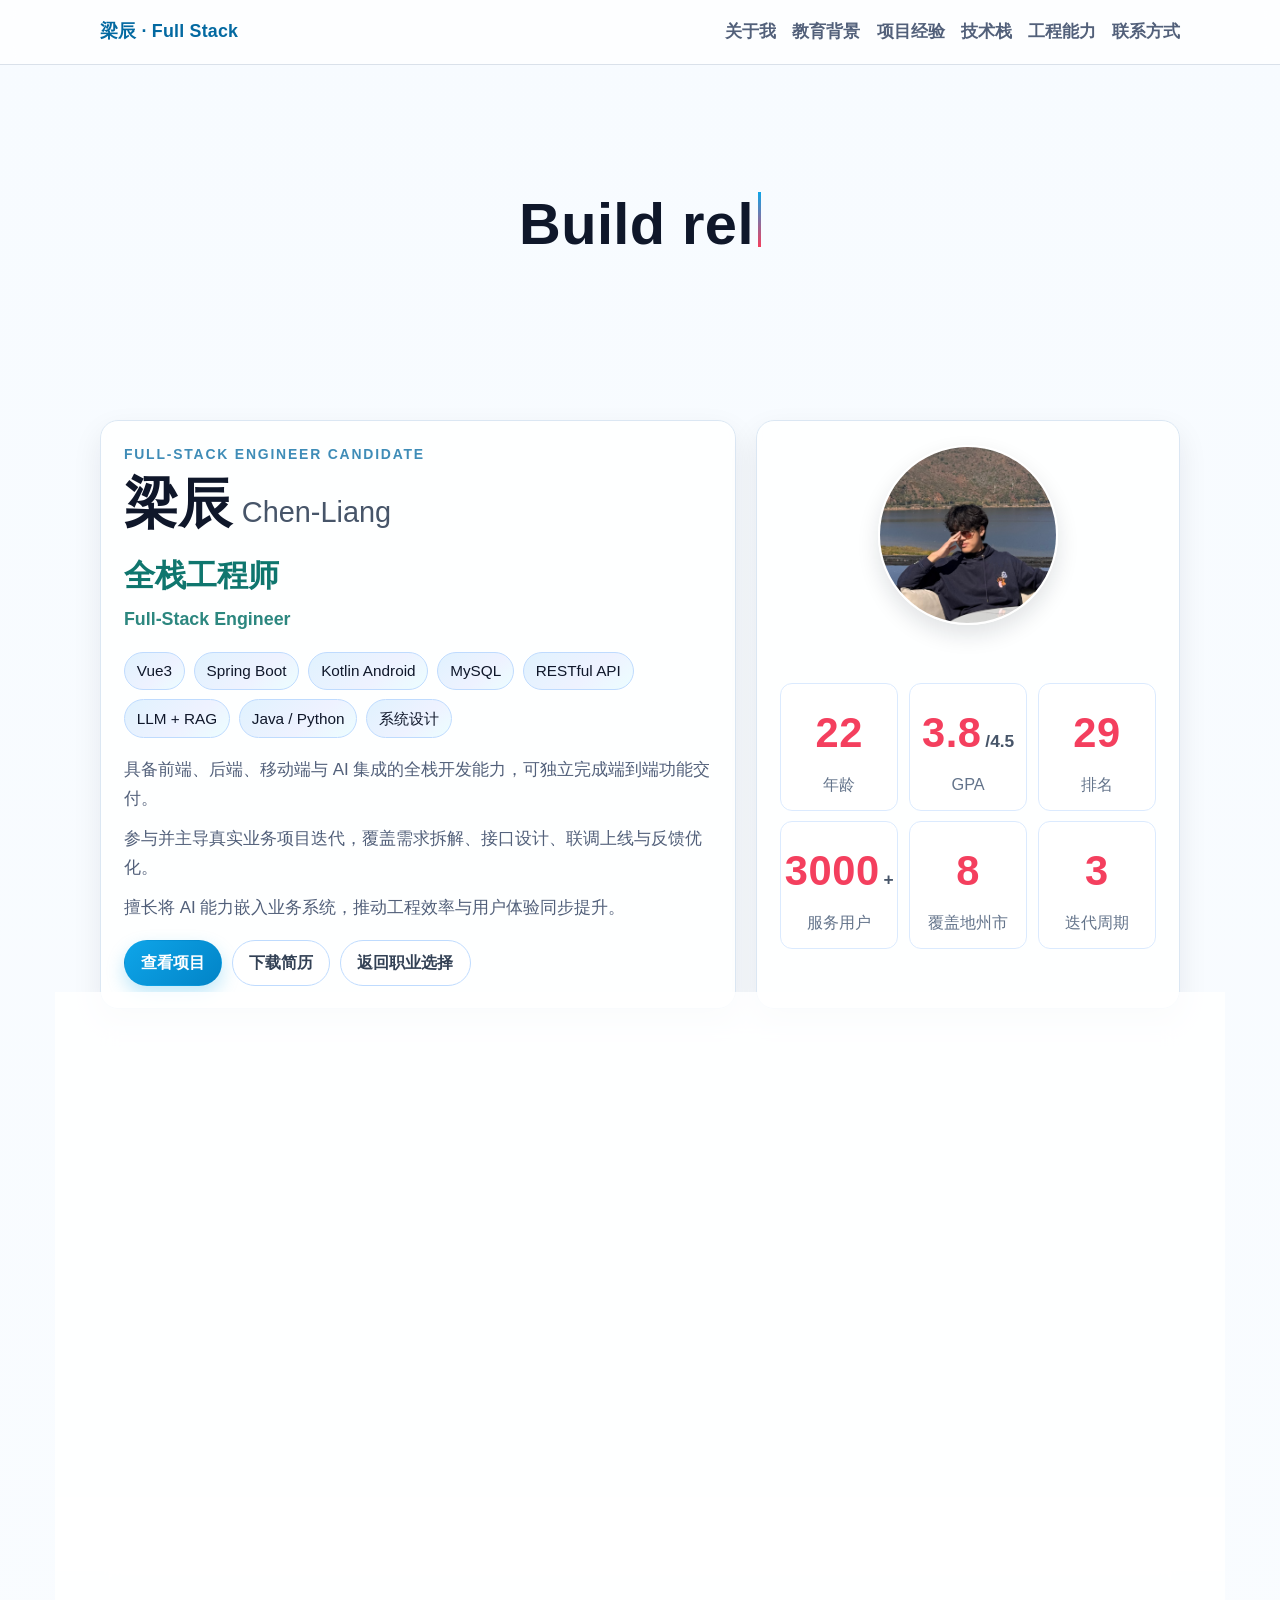
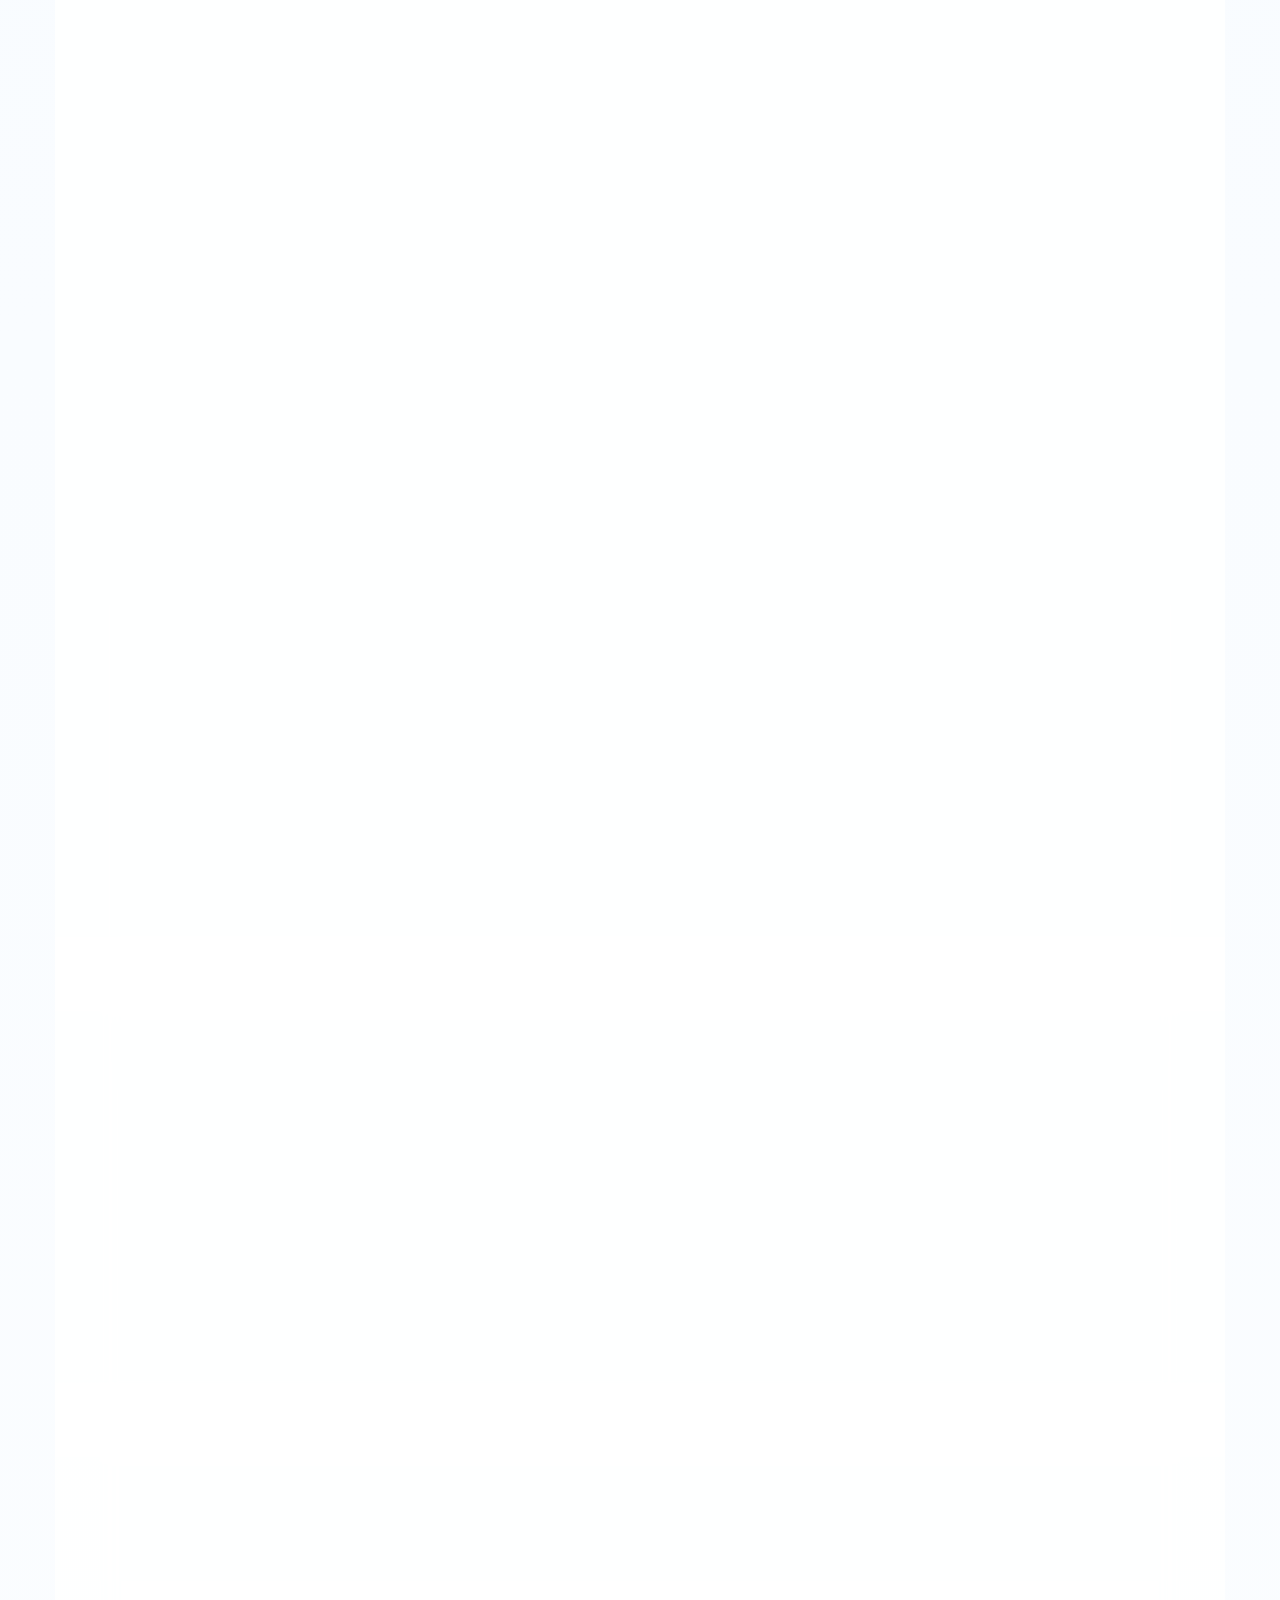
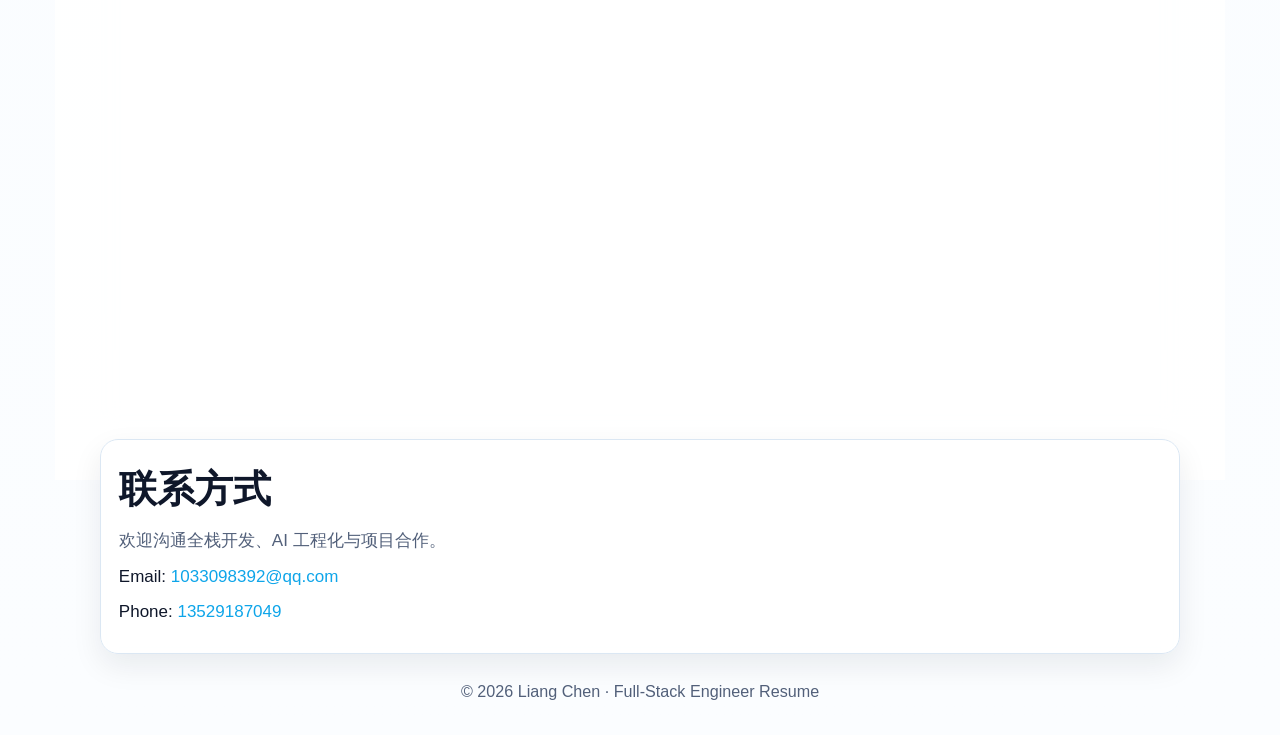
==== commit 672960ac: "modified:   fullstack.html 	modified:   styles.css" ====
--- a/fullstack.html
+++ b/fullstack.html
@@ -419,15 +419,40 @@
       <section class="section card" id="engineering">
         <div class="section-head">
           <h2>工程能力</h2>
-          <p>关注需求到上线的完整生命周期。</p>
-        </div>
-
-        <ul class="hero-summary-list">
-          <li>架构思维：能够完成模块划分、接口契约定义和多端协作设计。</li>
-          <li>交付能力：熟悉需求拆解、任务排期、联调测试与版本迭代。</li>
-          <li>质量意识：重视可读性、可维护性与线上问题定位效率。</li>
-          <li>协作方式：可在产品、设计、开发与运营之间高效同步并推进落地。</li>
-        </ul>
+          <p>结构化工程能力，快速理解全栈工程思维。</p>
+        </div>
+
+        <div class="eng-grid" aria-label="工程能力模块">
+          <article class="eng-card">
+            <span class="eng-icon" aria-hidden="true">⟲</span>
+            <h3>工程生命周期</h3>
+            <p>需求→开发→测试→发布完整流程经验</p>
+          </article>
+
+          <article class="eng-card">
+            <span class="eng-icon" aria-hidden="true">▦</span>
+            <h3>架构设计</h3>
+            <p>模块划分、接口设计与多端协作架构能力</p>
+          </article>
+
+          <article class="eng-card">
+            <span class="eng-icon" aria-hidden="true">⇧</span>
+            <h3>工程交付</h3>
+            <p>需求拆解、任务排期与版本迭代推进</p>
+          </article>
+
+          <article class="eng-card">
+            <span class="eng-icon" aria-hidden="true">✓</span>
+            <h3>代码质量</h3>
+            <p>关注可读性、可维护性与线上问题定位</p>
+          </article>
+
+          <article class="eng-card is-wide">
+            <span class="eng-icon" aria-hidden="true">◉</span>
+            <h3>团队协作</h3>
+            <p>产品、设计、开发与运营跨团队协作</p>
+          </article>
+        </div>
       </section>
 
       <section class="section card contact" id="contact">
@@ -455,3 +480,4 @@
 
 
 
+
--- a/styles.css
+++ b/styles.css
@@ -1496,3 +1496,72 @@
 }
 
 
+
+.eng-grid {
+  margin-top: 0.95rem;
+  display: grid;
+  grid-template-columns: repeat(2, minmax(0, 1fr));
+  gap: 0.78rem;
+}
+
+.eng-card {
+  padding: 0.95rem;
+  border: 1px solid #dbeafe;
+  border-radius: 14px;
+  background: linear-gradient(145deg, rgba(255, 255, 255, 0.95), rgba(239, 246, 255, 0.75));
+  box-shadow: 0 8px 20px rgba(15, 23, 42, 0.06);
+  transition: transform 0.2s ease, box-shadow 0.2s ease, border-color 0.2s ease;
+}
+
+.eng-card:hover {
+  transform: translateY(-3px);
+  border-color: #93c5fd;
+  box-shadow: 0 14px 26px rgba(37, 99, 235, 0.14);
+}
+
+.eng-icon {
+  width: 2rem;
+  height: 2rem;
+  border-radius: 999px;
+  display: inline-grid;
+  place-items: center;
+  font-size: 1rem;
+  font-weight: 700;
+  color: #0369a1;
+  background: rgba(186, 230, 253, 0.6);
+  border: 1px solid #bfdbfe;
+  transition: color 0.2s ease, background 0.2s ease, border-color 0.2s ease;
+}
+
+.eng-card:hover .eng-icon {
+  color: #0c4a6e;
+  background: rgba(125, 211, 252, 0.5);
+  border-color: #7dd3fc;
+}
+
+.eng-card h3 {
+  margin: 0.62rem 0 0;
+  font-size: 1.13rem;
+  color: #0f172a;
+}
+
+.eng-card p {
+  margin: 0.36rem 0 0;
+  color: #52607a;
+  line-height: 1.58;
+  font-size: 0.95rem;
+}
+
+.eng-card.is-wide {
+  grid-column: 1 / -1;
+}
+
+@media (max-width: 960px) {
+  .eng-grid {
+    grid-template-columns: 1fr;
+  }
+
+  .eng-card.is-wide {
+    grid-column: auto;
+  }
+}
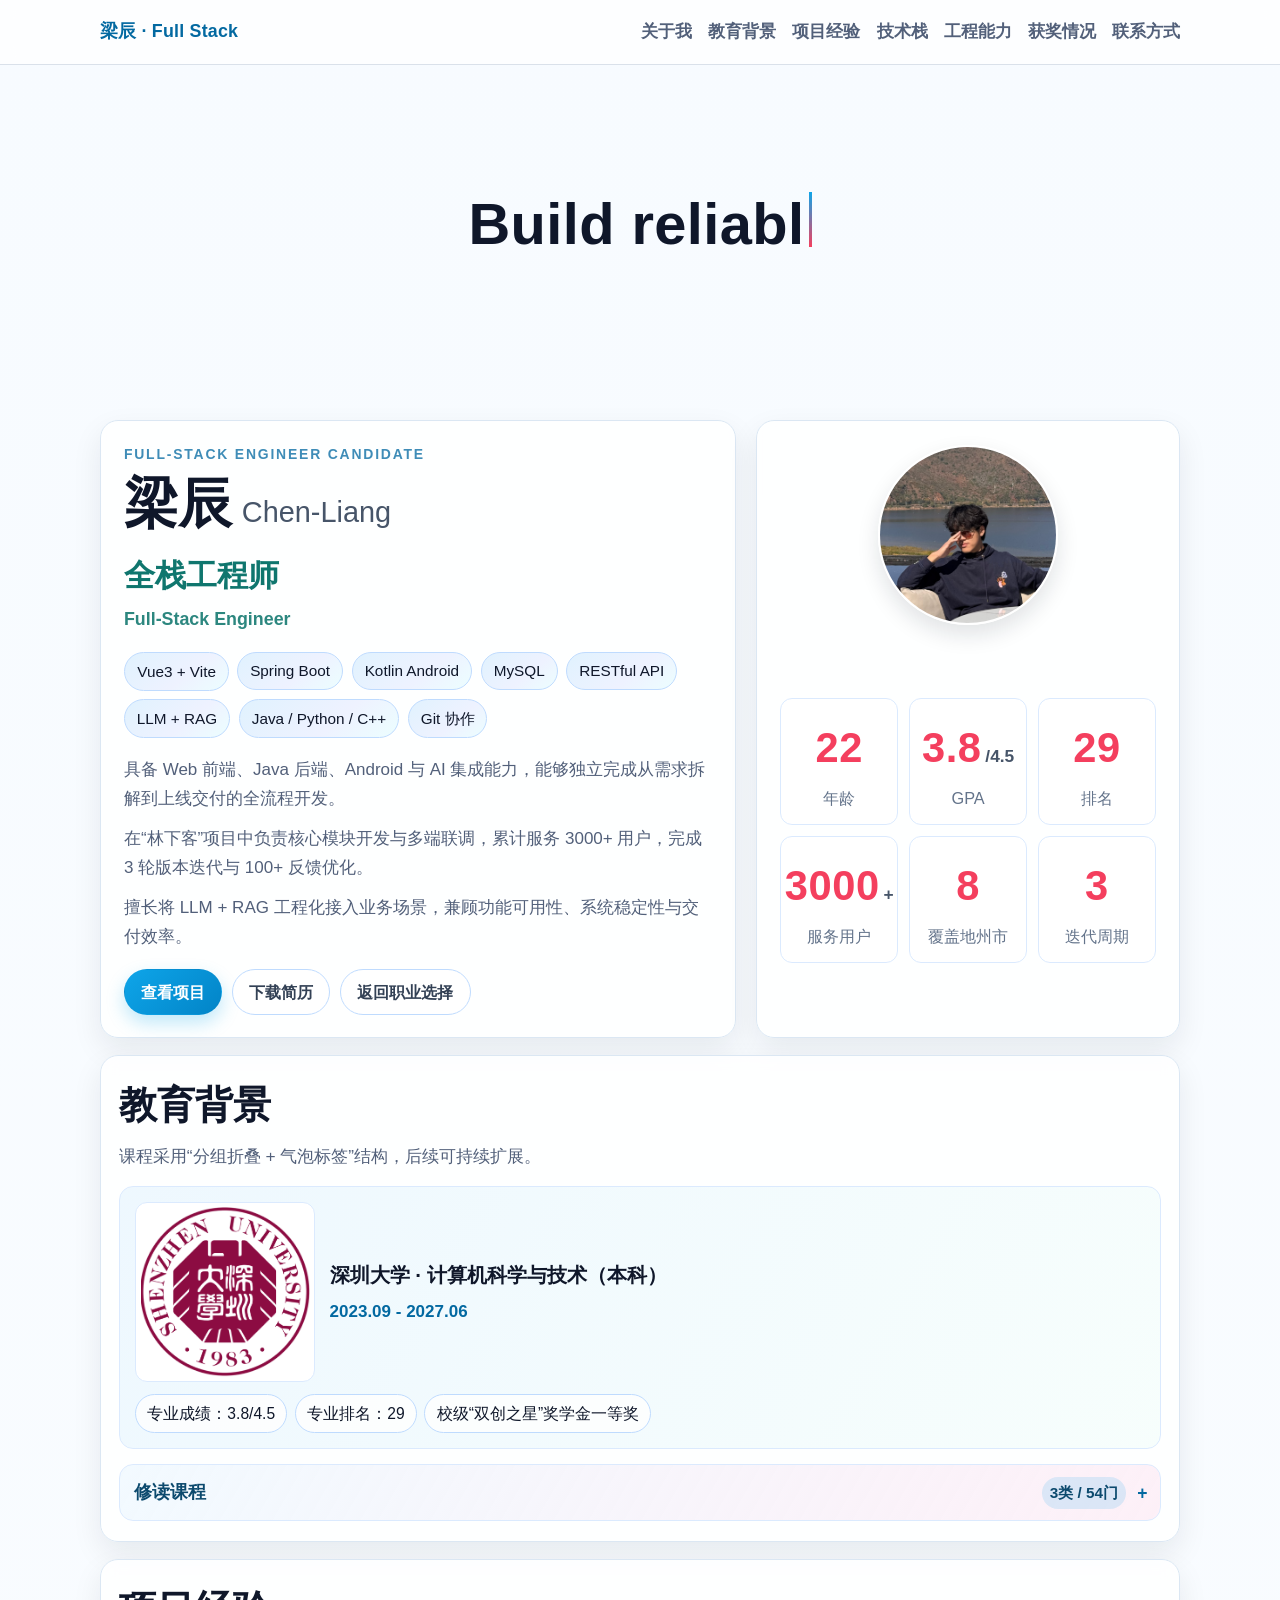
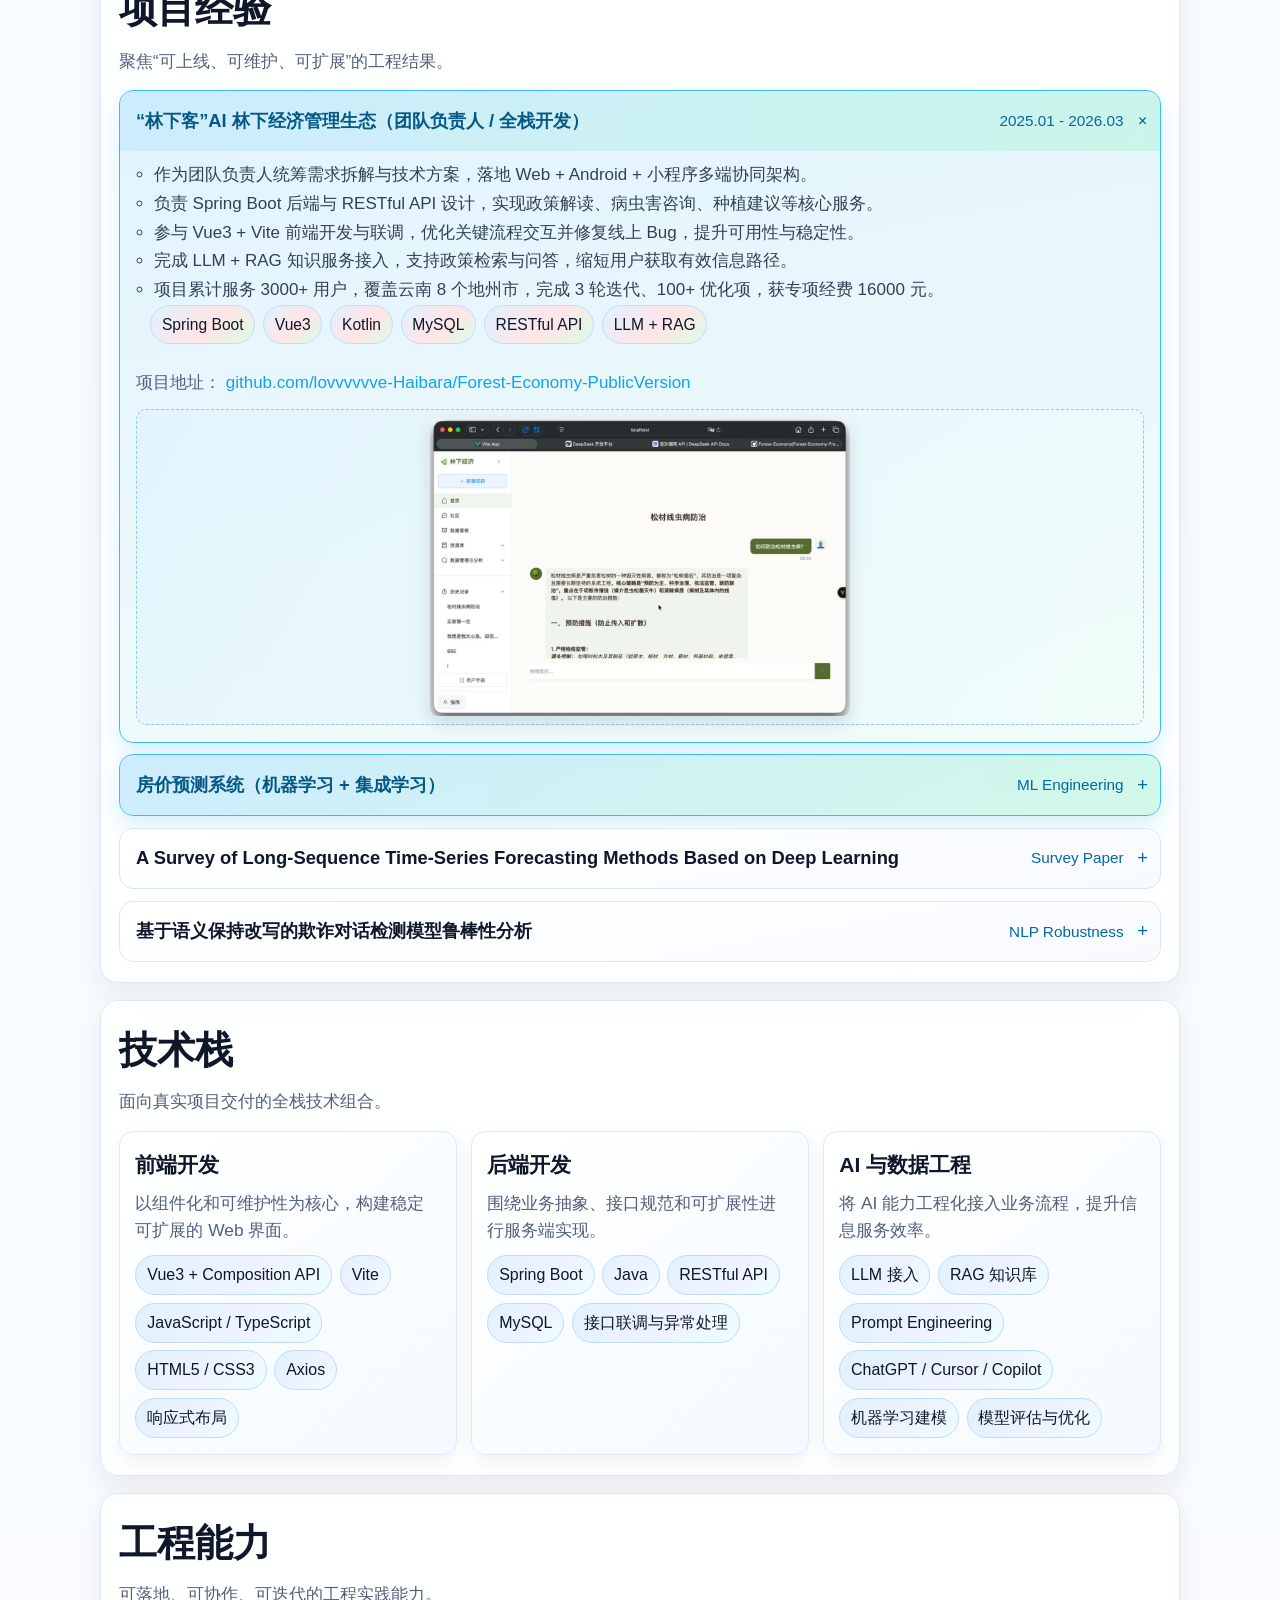
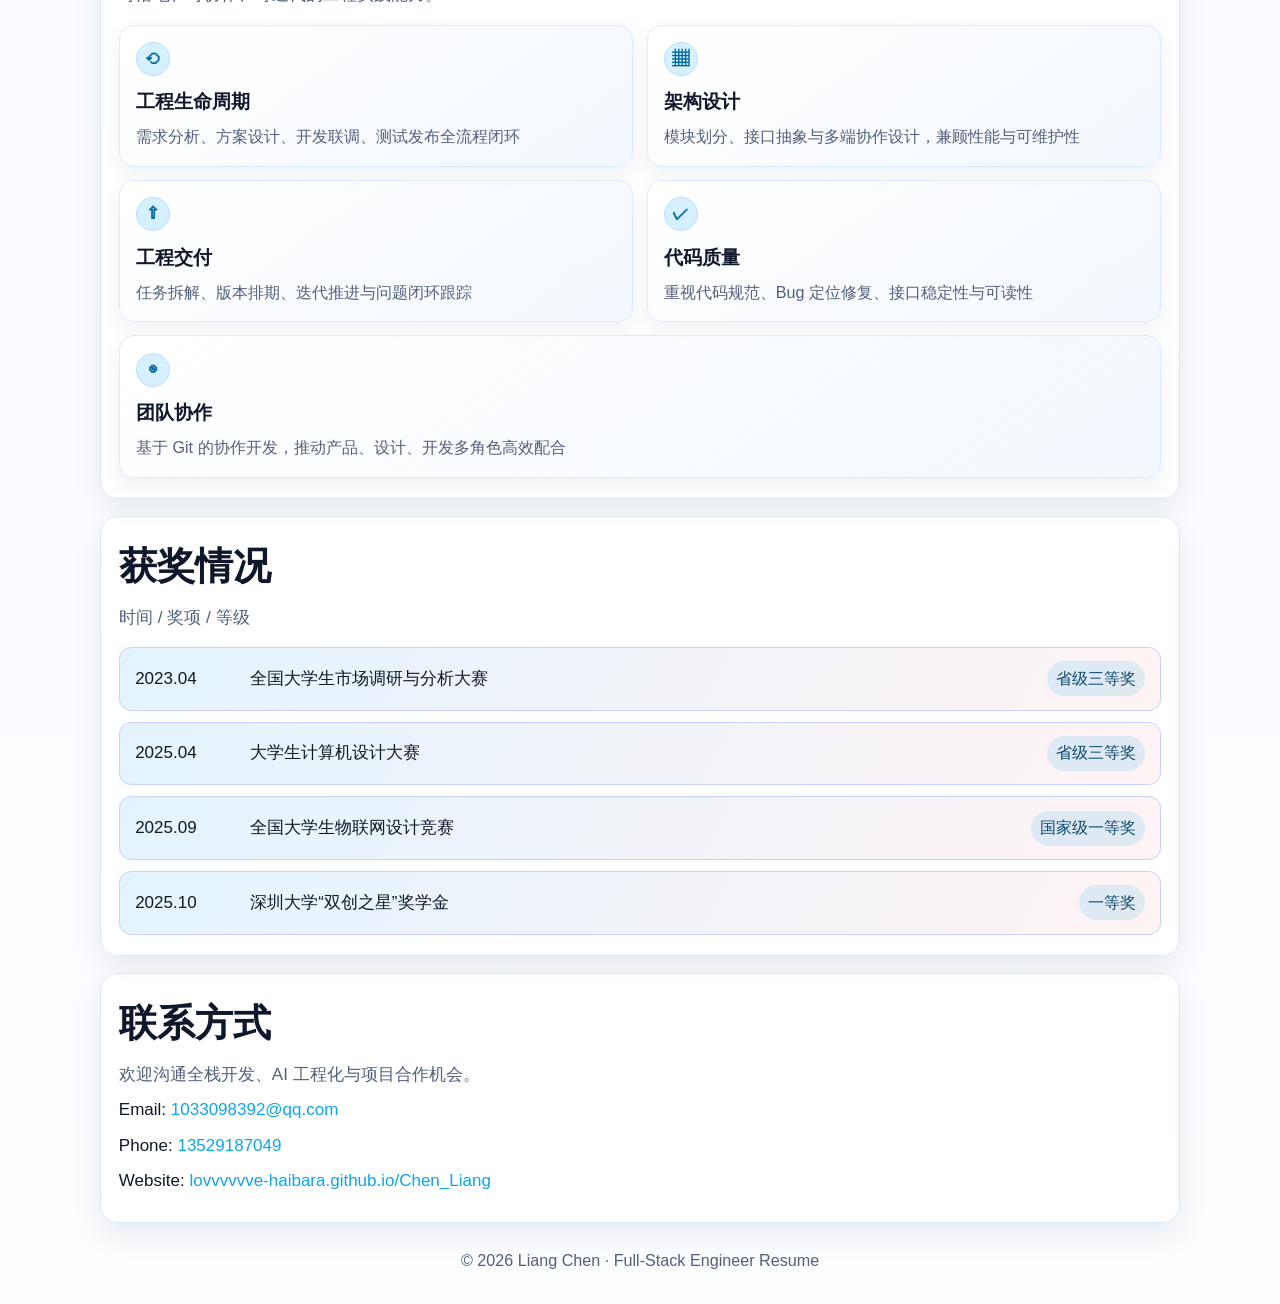
==== commit d690ff66: "modified:   fullstack.html 	modified:   script.js 	modified:   styles.css" ====
--- a/fullstack.html
+++ b/fullstack.html
@@ -24,6 +24,7 @@
           <li><a href="#experience">项目经验</a></li>
           <li><a href="#skills">技术栈</a></li>
           <li><a href="#engineering">工程能力</a></li>
+          <li><a href="#awards">获奖情况</a></li>
           <li><a href="#contact">联系方式</a></li>
         </ul>
       </nav>
@@ -32,7 +33,7 @@
     <section class="motto-bar" aria-label="工程宣言">
       <p
         class="motto-typewriter"
-        data-texts="Build reliable systems, ship fast.|用代码把复杂问题做成简单产品。|全栈思维，端到端交付。"
+        data-texts="Build reliable systems, ship measurable value.|从需求到上线，端到端负责。|全栈 + AI，让业务问题可落地。"
       ></p>
     </section>
 
@@ -52,20 +53,20 @@
           </div>
 
           <div class="hero-skill-tags" aria-label="核心技术标签">
-            <span class="hero-chip">Vue3</span>
+            <span class="hero-chip">Vue3 + Vite</span>
             <span class="hero-chip">Spring Boot</span>
             <span class="hero-chip">Kotlin Android</span>
             <span class="hero-chip">MySQL</span>
             <span class="hero-chip">RESTful API</span>
             <span class="hero-chip">LLM + RAG</span>
-            <span class="hero-chip">Java / Python</span>
-            <span class="hero-chip">系统设计</span>
+            <span class="hero-chip">Java / Python / C++</span>
+            <span class="hero-chip">Git 协作</span>
           </div>
 
           <ul class="hero-summary-list">
-            <li>具备前端、后端、移动端与 AI 集成的全栈开发能力，可独立完成端到端功能交付。</li>
-            <li>参与并主导真实业务项目迭代，覆盖需求拆解、接口设计、联调上线与反馈优化。</li>
-            <li>擅长将 AI 能力嵌入业务系统，推动工程效率与用户体验同步提升。</li>
+            <li>具备 Web 前端、Java 后端、Android 与 AI 集成能力，能够独立完成从需求拆解到上线交付的全流程开发。</li>
+            <li>在“林下客”项目中负责核心模块开发与多端联调，累计服务 3000+ 用户，完成 3 轮版本迭代与 100+ 反馈优化。</li>
+            <li>擅长将 LLM + RAG 工程化接入业务场景，兼顾功能可用性、系统稳定性与交付效率。</li>
           </ul>
 
           <div class="hero-actions">
@@ -249,11 +250,11 @@
               <div class="project-body">
                 <div class="project-inner">
                   <ul>
-                    <li>主导系统架构与功能拆解，完成 Web + Android + 小程序多端协同方案。</li>
-                    <li>负责后端 Spring Boot 服务与核心 API 设计，支持政策、病虫害、种植建议等业务模块。</li>
-                    <li>参与 Vue3 前端页面开发与状态管理，实现核心流程的可视化与交互优化。</li>
-                    <li>完成 LLM + RAG 能力接入，支持知识问答和政策检索，提升信息获取效率。</li>
-                    <li>累计服务 3000+ 用户，覆盖云南 8 个地州市，完成 3 轮核心迭代与 100+ 反馈优化。</li>
+                    <li>作为团队负责人统筹需求拆解与技术方案，落地 Web + Android + 小程序多端协同架构。</li>
+                    <li>负责 Spring Boot 后端与 RESTful API 设计，实现政策解读、病虫害咨询、种植建议等核心服务。</li>
+                    <li>参与 Vue3 + Vite 前端开发与联调，优化关键流程交互并修复线上 Bug，提升可用性与稳定性。</li>
+                    <li>完成 LLM + RAG 知识服务接入，支持政策检索与问答，缩短用户获取有效信息路径。</li>
+                    <li>项目累计服务 3000+ 用户，覆盖云南 8 个地州市，完成 3 轮迭代、100+ 优化项，获专项经费 16000 元。</li>
                   </ul>
                   <div class="tag-cloud">
                     <span class="keyword-bubble">Spring Boot</span>
@@ -374,15 +375,16 @@
       <section class="section card" id="skills">
         <div class="section-head">
           <h2>技术栈</h2>
-          <p>以工程交付为导向的技术组合。</p>
+          <p>面向真实项目交付的全栈技术组合。</p>
         </div>
 
         <div class="cap-main-grid">
           <article class="cap-card">
             <h3>前端开发</h3>
-            <p class="cap-desc">构建结构清晰、交互稳定、易维护的 Web 界面。</p>
+            <p class="cap-desc">以组件化和可维护性为核心，构建稳定可扩展的 Web 界面。</p>
             <div class="cap-tags">
-              <span class="cap-tag">Vue3</span>
+              <span class="cap-tag">Vue3 + Composition API</span>
+              <span class="cap-tag">Vite</span>
               <span class="cap-tag">JavaScript / TypeScript</span>
               <span class="cap-tag">HTML5 / CSS3</span>
               <span class="cap-tag">Axios</span>
@@ -392,7 +394,7 @@
 
           <article class="cap-card">
             <h3>后端开发</h3>
-            <p class="cap-desc">面向业务与扩展性的服务端设计与实现。</p>
+            <p class="cap-desc">围绕业务抽象、接口规范和可扩展性进行服务端实现。</p>
             <div class="cap-tags">
               <span class="cap-tag">Spring Boot</span>
               <span class="cap-tag">Java</span>
@@ -404,11 +406,12 @@
 
           <article class="cap-card">
             <h3>AI 与数据工程</h3>
-            <p class="cap-desc">将 AI 能力工程化接入产品场景。</p>
+            <p class="cap-desc">将 AI 能力工程化接入业务流程，提升信息服务效率。</p>
             <div class="cap-tags">
               <span class="cap-tag">LLM 接入</span>
               <span class="cap-tag">RAG 知识库</span>
               <span class="cap-tag">Prompt Engineering</span>
+              <span class="cap-tag">ChatGPT / Cursor / Copilot</span>
               <span class="cap-tag">机器学习建模</span>
               <span class="cap-tag">模型评估与优化</span>
             </div>
@@ -419,49 +422,78 @@
       <section class="section card" id="engineering">
         <div class="section-head">
           <h2>工程能力</h2>
-          <p>结构化工程能力，快速理解全栈工程思维。</p>
+          <p>可落地、可协作、可迭代的工程实践能力。</p>
         </div>
 
         <div class="eng-grid" aria-label="工程能力模块">
           <article class="eng-card">
             <span class="eng-icon" aria-hidden="true">⟲</span>
             <h3>工程生命周期</h3>
-            <p>需求→开发→测试→发布完整流程经验</p>
+            <p>需求分析、方案设计、开发联调、测试发布全流程闭环</p>
           </article>
 
           <article class="eng-card">
             <span class="eng-icon" aria-hidden="true">▦</span>
             <h3>架构设计</h3>
-            <p>模块划分、接口设计与多端协作架构能力</p>
+            <p>模块划分、接口抽象与多端协作设计，兼顾性能与可维护性</p>
           </article>
 
           <article class="eng-card">
             <span class="eng-icon" aria-hidden="true">⇧</span>
             <h3>工程交付</h3>
-            <p>需求拆解、任务排期与版本迭代推进</p>
+            <p>任务拆解、版本排期、迭代推进与问题闭环跟踪</p>
           </article>
 
           <article class="eng-card">
             <span class="eng-icon" aria-hidden="true">✓</span>
             <h3>代码质量</h3>
-            <p>关注可读性、可维护性与线上问题定位</p>
+            <p>重视代码规范、Bug 定位修复、接口稳定性与可读性</p>
           </article>
 
           <article class="eng-card is-wide">
             <span class="eng-icon" aria-hidden="true">◉</span>
             <h3>团队协作</h3>
-            <p>产品、设计、开发与运营跨团队协作</p>
-          </article>
-        </div>
-      </section>
-
+            <p>基于 Git 的协作开发，推动产品、设计、开发多角色高效配合</p>
+          </article>
+        </div>
+      </section>
+
+      <section class="section card" id="awards">
+        <div class="section-head">
+          <h2>获奖情况</h2>
+          <p>时间 / 奖项 / 等级</p>
+        </div>
+        <ul class="awards-list">
+          <li class="award-item">
+            <span class="award-time">2023.04</span>
+            <span class="award-name">全国大学生市场调研与分析大赛</span>
+            <span class="award-level">省级三等奖</span>
+          </li>
+          <li class="award-item">
+            <span class="award-time">2025.04</span>
+            <span class="award-name">大学生计算机设计大赛</span>
+            <span class="award-level">省级三等奖</span>
+          </li>
+          <li class="award-item">
+            <span class="award-time">2025.09</span>
+            <span class="award-name">全国大学生物联网设计竞赛</span>
+            <span class="award-level">国家级一等奖</span>
+          </li>
+          <li class="award-item">
+            <span class="award-time">2025.10</span>
+            <span class="award-name">深圳大学“双创之星”奖学金</span>
+            <span class="award-level">一等奖</span>
+          </li>
+        </ul>
+      </section>
       <section class="section card contact" id="contact">
         <div class="section-head">
           <h2>联系方式</h2>
-          <p>欢迎沟通全栈开发、AI 工程化与项目合作。</p>
+          <p>欢迎沟通全栈开发、AI 工程化与项目合作机会。</p>
         </div>
         <p>Email: <a href="mailto:1033098392@qq.com">1033098392@qq.com</a></p>
         <p>Phone: <a href="tel:13529187049">13529187049</a></p>
+        <p>Website: <a href="https://lovvvvvve-haibara.github.io/Chen_Liang/" target="_blank" rel="noopener noreferrer">lovvvvvve-haibara.github.io/Chen_Liang</a></p>
       </section>
     </main>
 
@@ -479,5 +511,3 @@
 
 
 
-
-
--- a/styles.css
+++ b/styles.css
@@ -20,13 +20,22 @@
 body {
   margin: 0;
   padding: 0;
+  overflow-x: hidden;
   font-family: "Poppins", "Noto Sans SC", "Segoe UI", Roboto, Arial, sans-serif;
   font-size: 17px;
   line-height: 1.65;
   color: var(--text);
   background: linear-gradient(180deg, #f7fbff 0%, var(--bg) 100%);
 }
-
+#particleCanvas {
+  position: fixed;
+  inset: 0;
+  z-index: -2;
+  display: block;
+  width: 100%;
+  height: 100%;
+  pointer-events: none;
+}
 a {
   color: var(--primary);
   text-decoration: none;
@@ -1565,3 +1574,4 @@
     grid-column: auto;
   }
 }
+
